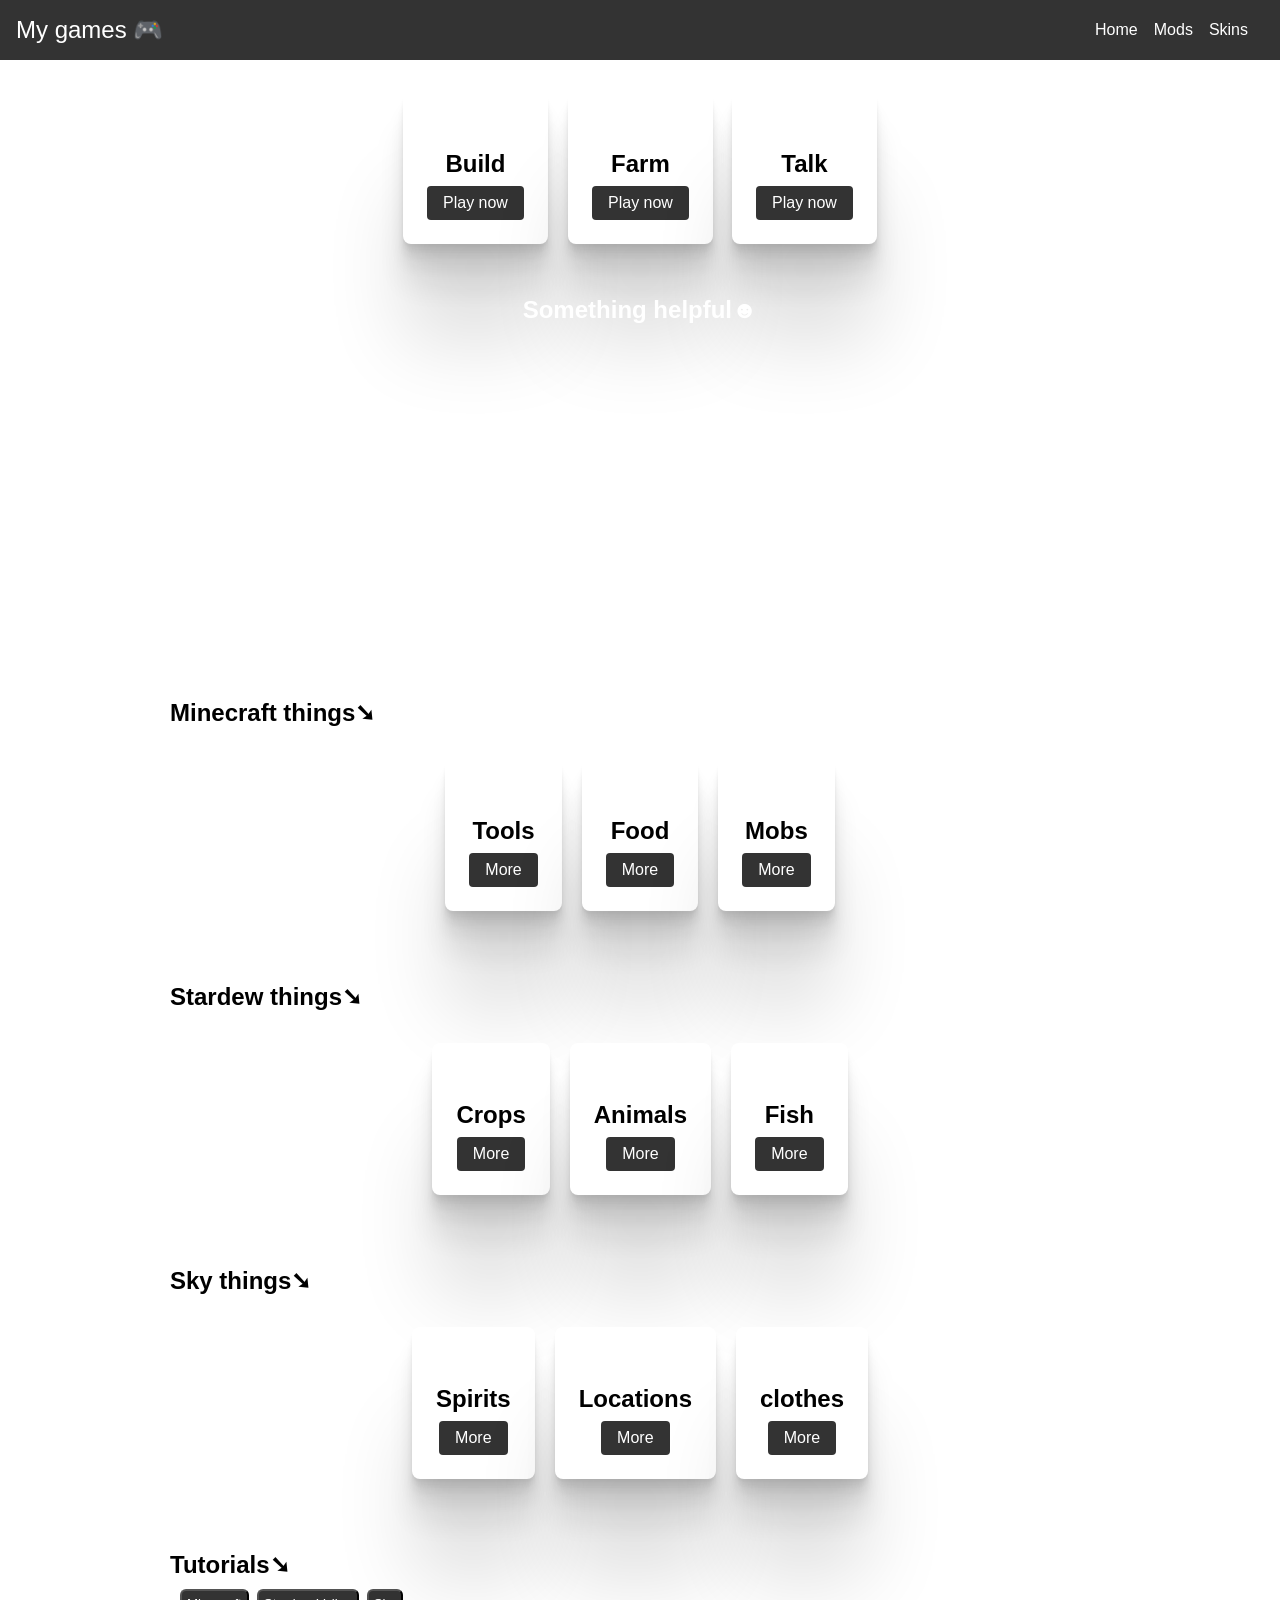
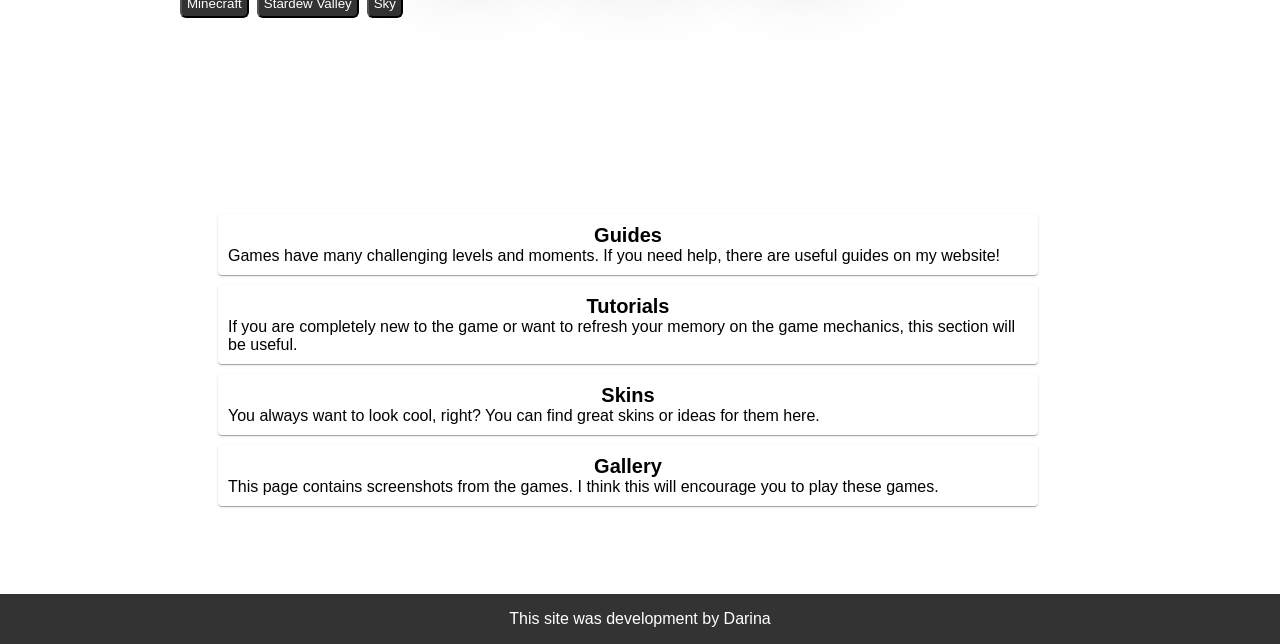
==== index.html @ bf015cac "Додали базові файли." ====
<!DOCTYPE html>
<html lang="en">

<head>
  <meta charset="UTF-8">
  <link rel="stylesheet" href="./style.css">
  <meta name="viewport" content="width=device-width, initial-scale=1.0">
  <title>My games</title>
  <link href="https://unpkg.com/aos@2.3.1/dist/aos.css" rel="stylesheet">
</head>

<body>

  <header class="header">
    <nav>
      <div class="logo slide-right">My games 🎮</div>
    </nav>

    <ul class="menu , slide-left">
      <li class="menu-item">
        <a class="menu-link" href="index.html">Home</a>
      </li>
      <li>
        <a href="mods/mods.html">Mods</a>
      </li>
      <li>
        <a href="./skins/skins.html">Skins</a>
      <li>
        <!-- <li>
        <a href="contacts.html">Contacts</a>
      </li> -->
    </ul>
  </header>


  <main id="main">

    <section class="game-card scale-up-hor-center">

      <img src="https://upload.wikimedia.org/wikipedia/ru/f/f4/Minecraft_Cover_Art.png" alt="">
      <h2>Build</h2>
      <a target="_blank" href="https://www.minecraft.net/ru-ru" class="play-button scale-up-center">Play now</a>

    </section>
    <section class="game-card  scale-up-hor-center">

      <img src="https://upload.wikimedia.org/wikipedia/en/f/fd/Logo_of_Stardew_Valley.png" alt="">
      <h2>Farm</h2>
      <a target="_blank" href="https://www.stardewvalley.net/" class="play-button scale-up-center">Play now</a>

    </section>
    <section class="game-card scale-up-hor-center">

      <img
        src="https://m.media-amazon.com/images/M/MV5BNGFlMTE4NjItMWEwNi00Yzk5LWE4MDQtMjZhZTAyNzdjMjUzXkEyXkFqcGc@._V1_FMjpg_UX1000_.jpg"
        alt="">
      <h2>Talk</h2>
      <a target="_blank" href="https://www.thatskygame.com/" class="play-button scale-up-center">Play now</a>

    </section>
  </main>


  <section class="something">
    <div class="container" data-aos="zoom-out-up">
      <h2 class="title-video">Something helpful&#9787;</h2>

      <iframe class="video-top" width="560" height="315"
        src="https://www.youtube.com/embed/iDojjaHBq7I?si=FoSBmuH0vuTK_WvV" title="YouTube video player" frameborder="0"
        allow="accelerometer; autoplay; clipboard-write; encrypted-media; gyroscope; picture-in-picture; web-share"
        referrerpolicy="strict-origin-when-cross-origin" allowfullscreen></iframe>

    </div>
  </section>


  <section>
    <div class="container">
      <h2>Minecraft things&#10136;</h2>

      <section class="minecraft_things">

        <section class="game-card" data-aos="fade-up">

          <img src="https://art.pixilart.com/aa1a51e294.png" alt="">
          <h2>Tools</h2>
          <a target="_blank" href="https://minecraft.tools/en/" class="play-button">More</a>

        </section>
        <section class="game-card" data-aos="fade-up">

          <img src="https://i.redd.it/azodoxkxlfta1.jpg" alt="">
          <h2>Food</h2>
          <a target="_blank" href="https://minecraft.wiki/w/Food" class="play-button">More</a>

        </section>
        <section class="game-card" data-aos="fade-up">

          <img
            src="https://i.redd.it/fun-fact-there-is-a-very-satisfying-number-of-mobs-in-the-3-v0-wlip8leny2je1.png?width=1920&format=png&auto=webp&s=a9df8ee0260b6e058f55adc39e896502bb6a7a45"
            alt="">
          <h2>Mobs</h2>
          <a target="_blank" href="https://minecraft.wiki/w/Mob" class="play-button">More</a>

        </section>

      </section>



    </div>
  </section>

  <!-- 
  <div class="container"> 
  <section class="stardew_things">
    <h2>Stardew things</h2>
      <section class="game-card">
      <img src="https://art.pixilart.com/aa1a51e294.png" alt="">
                <h2>Tools</h2>
                <a href="https://minecraft.fandom.com/wiki/Tool" class="play-button">More</a>
      </section>
    
      <section>
      <section class="game-card">
      <img src="https://art.pixilart.com/aa1a51e294.png" alt="">
                <h2>Tools</h2>
                <a href="https://minecraft.fandom.com/wiki/Tool" class="play-button">More</a>
      </section>

        <section>
      <section class="game-card">
      <img src="https://art.pixilart.com/aa1a51e294.png" alt="">
                <h2>Tools</h2>
                <a href="https://minecraft.fandom.com/wiki/Tool" class="play-button">More</a>
      </section>
          
        </div>
  </section> -->





  <section class="stardew-container">
    <div class="container">
      <h2>Stardew things&#10136;</h2>

      <section class="stardew_things">

        <section class="game-card" data-aos="fade-up">

          <img src="https://i.pinimg.com/736x/02/e3/68/02e3684dbe8afc9359bdf751d0bbb67a.jpg" alt="">
          <h2>Crops</h2>
          <a target="_blank" href="https://stardewvalleywiki.com/Crops" class="play-button">More</a>

        </section>
        <section class="game-card" data-aos="fade-up">

          <img src="https://i.pinimg.com/736x/2f/59/0b/2f590b284926a9918fed3940d19c1a82.jpg" alt="">
          <h2>Animals</h2>
          <a target="_blank" href="https://stardewvalleywiki.com/Animals" class="play-button">More</a>

        </section>
        <section class="game-card" data-aos="fade-up">

          <img src="https://i.pinimg.com/1200x/57/94/38/579438800728e7db9e53a1c39fbd0f7f.jpg" alt="">
          <h2>Fish</h2>
          <a target="_blank" href="https://stardewvalleywiki.com/Fish" class="play-button">More</a>

        </section>

      </section>





    </div>
  </section>


  <section class="sky-container">
    <div class="container">
      <h2>Sky things&#10136;</h2>

      <section class="sky_things">




        <section class="game-card" data-aos="fade-up">

          <img src="https://i.pinimg.com/736x/a9/3b/87/a93b876dca0ddedf7cf5f63d42558d1e.jpg" alt="">
          <h2>Spirits</h2>
          <a target="_blank" href="https://sky-planner.com/spirits" class="play-button">More</a>

        </section>
        <section class="game-card" data-aos="fade-up">

          <img src="https://i.pinimg.com/1200x/8b/55/02/8b5502b6ef67c489f796fd8fab70b859.jpg" alt="">
          <h2>Locations</h2>
          <a target="_blank" href="https://sky-children-of-the-light.fandom.com/wiki/World_Maps"
            class="play-button">More</a>

        </section>
        <section class="game-card" data-aos="fade-up">

          <img src="https://i.pinimg.com/736x/39/02/b2/3902b22dfa3b035cab17e21c3437f369.jpg" alt="">
          <h2>clothes</h2>
          <a target="_blank" href="https://sky-planner.com/outfit-request/request" class="play-button">More</a>

        </section>

      </section>


    </div>
  </section>
  <section class="tutorials-container">
    <div class="container">

      <h2>Tutorials&#10136;</h2>

      <!-- <section class="1tutorials"> -->

      <div class="tabs">
        <div class="controls">
          <button data-id="pane-1" class="btn-pane">Minecraft</button>
          <button data-id="pane-2" class="btn-pane">Stardew Valley</button>
          <button data-id="pane-3" class="btn-pane">Sky</button>
        </div>

        <div id="pane-1" class="pane is-active" data-aos="fade-up"
     data-aos-duration="400">
          <img src="https://1000logos.net/wp-content/uploads/2018/10/Minecraft-Logo-2013.png" class="logo-img-pane"
            width="400" alt="">
          <p><b>1</b> - Minecraft is a survival game where you collect resources, craft tools, build, and explore the
            world. Start by punching a tree to get wood, then craft a crafting table and basic tools. Mine stone,
            coal, and iron to upgrade your equipment. Build a house before night to stay safe from monsters. As you
            progress, find diamonds, visit the Nether to collect Blaze Rods, and gather Ender Pearls. Finally, locate
            the Stronghold, enter the End, and defeat the Ender Dragon to complete the game.</p>
        </div>

        <div id="pane-2" class="pane">
          <img src="https://upload.wikimedia.org/wikipedia/uk/f/fd/Logo_of_Stardew_Valley.png" class="logo-img-pane"
            width="400" alt="">
          <p><b>2</b> - Stardew Valley is a farming simulation game.
            Start by planting the parsnip seeds you were given, wait for them to grow while watering them regularly,
            and then sell them. Use the money you earn to buy more seeds!Earn more money and expand your farm.
            If you get bored, you can head down into the mine with a pickaxe and a sword,
            or make friends with the villagers by giving them various gifts. </p>
        </div>

        <div id="pane-3" class="pane">
          <img src="https://cdn2.steamgriddb.com/logo_thumb/1997d0ed2cbeea801c20661d78f5d717.png" width="200" alt="">
          <p><b>3</b> - Sky: Children of Light is a fairly simple but relaxing game. First,
            you'll learn about the game's story through the tutorial, and then you'll be free to meet other players
            and explore the world. Earn candles and use them to buy accessories from the spirits to upgrade your
            character.</p>
        </div>
      </div>
  </section>
  </div>
  </section>

  <section class="advantages">
    <div class="container" data-aos="fade-up"
     data-aos-duration="400">
      <ul class="card-set">
        <a class="item element-link" href="./guides/guides.html">

          <h2 class="card-item">Guides</h2>
          <p>Games have many challenging levels and moments. If you need help, there are useful guides on my website!
          </p>
        </a>

        <a class="item element-link" href="./tutorials/tutorials.html">
          <h2 class="card-item">Tutorials</h2>

          <p>If you are completely new to the game or want to refresh your memory on the game mechanics, this section
            will be useful.</p>

        </a>

        <a class="item element-link" href="./skins/skins.html">
          <h2 class="card-item">Skins</h2>
          <p>You always want to look cool, right? You can find great skins or ideas for them here.</p>
        </a>

        <a class="item element-link" href="./gallery.html">
          <h2 class="card-item">Gallery</h2>

          <p>This page contains screenshots from the games. I think this will encourage you to play these games. </p>

        </a>
      </ul>
    </div>
  </section>

  <button class="chat-button slide-fwd-left"></button>


  <footer id="footer">
    <p>
      This site was development by Darina
    </p>
  </footer>






  <script src="./script.js"></script>

  <!-- Підключення бібліотеки анімацій під час скролу -->
  <script src="https://unpkg.com/aos@2.3.1/dist/aos.js"></script>
  <script>
    AOS.init();
  </script>

</body>

</html>
---- style.css ----
* {
  margin: 0;
  padding: 0;
  box-sizing: border-box;
  font-family: Arial, sans-serif;
}

body {
  display: flex;
  flex-direction: column;
  min-height: 100vh;
}

header {
  background-color: #333;
  color: #fff;
  padding: 1rem;
}

.header {
  display: flex;
  justify-content: space-between;
}

nav {
  display: flex;
  justify-content: space-between;
  align-items: center;
}

.logo {
  font-size: 1.5rem;
}

.menu {
  list-style: none;
  display: flex;
  gap: 1rem;
  align-self: center;

}

.menu a {
  color: #fff;
  text-decoration: none;
  transition: color 0.3s;
}

.menu a:hover {
  color: #f0a500;
}

main {
  flex: 1;
  display: flex;
  justify-content: center;
  align-items: center;
  padding: 2rem;
  /* background-color: #f9f9f9; */
  gap: 20px;
  background-image: url(https://wallpapers.com/images/hd/gamer-girl-aesthetic-desk-setup-m2iizd2j9701eybg.jpg);
  background-size: cover;
}

.game-card {
  background-color: #fff;
  border-radius: 8px;
  box-shadow: 0 4px 8px rgba(0, 0, 0, 0.1);
  text-align: center;
  padding: 1.5rem;
  max-width: 300px;
  box-shadow: 0 2.8px 2.2px rgba(0, 0, 0, 0.034),
    0 6.7px 5.3px rgba(0, 0, 0, 0.048), 0 12.5px 10px rgba(0, 0, 0, 0.06),
    0 22.3px 17.9px rgba(0, 0, 0, 0.072), 0 41.8px 33.4px rgba(0, 0, 0, 0.086),
    0 100px 80px rgba(0, 0, 0, 0.12);
}

.game-card img {
  width: 100%;
  border-radius: 8px;
  box-shadow: 0 2.8px 2.2px rgba(0, 0, 0, 0.034),
    0 6.7px 5.3px rgba(0, 0, 0, 0.048), 0 12.5px 10px rgba(0, 0, 0, 0.06),
    0 22.3px 17.9px rgba(0, 0, 0, 0.072), 0 41.8px 33.4px rgba(0, 0, 0, 0.086),
    0 100px 80px rgba(0, 0, 0, 0.12);
}

.game-card h2 {
  margin: 1rem 0 0.5rem;
  font-size: 1.5rem;

}

.game-card p {
  color: #555;
  font-size: 0.9rem;
  margin-bottom: 1rem;
}

.play-button {
  display: inline-block;
  background-color: #333;
  color: #fff;
  padding: 0.5rem 1rem;
  border-radius: 4px;
  text-decoration: none;
  transition: background-color 0.3s;
}

.play-button:hover {
  background-color: #f0a500;
}

footer {
  background-color: #333;
  color: #fff;
  text-align: center;
  padding: 1rem;
}

.container {
  width: 940px;
  /* outline: 2px solid red; */
  margin: 20px auto;

}

.title-video {
  margin-bottom: 20px;
  text-align: center;
  color: white
}

.video-top {
  margin: 0 auto;
  width: 600px;
  display: block;
  border-radius: 30px;
}

.something {
  background-image: url(https://wallpapershome.com/images/pages/pic_h/12590.jpg);
  background-size: cover;
}

.minecraft_things {
  flex: 1;
  display: flex;
  justify-content: center;
  align-items: center;
  padding: 2rem;
  /* background-color: #f9f9f9; */
  gap: 20px;
  background-image: url(https://4kwallpapers.com/images/wallpapers/minecraft-game-3840x2160-16737.jpg);
  background-size: cover;
  border-radius: 8px
}

.stardew_things {
  flex: 1;
  display: flex;
  justify-content: center;
  align-items: center;
  padding: 2rem;
  /* background-color: #f9f9f9; */
  gap: 20px;
  background-image: url(https://images3.alphacoders.com/126/thumb-1920-1269904.png);
  background-size: cover;
  border-radius: 8px
}

.sky_things {
  flex: 1;
  display: flex;
  justify-content: center;
  align-items: center;
  padding: 2rem;
  /* background-color: #f9f9f9; */
  gap: 20px;
  background-image: url(https://encrypted-tbn0.gstatic.com/images?q=tbn:ANd9GcSdAXW_jx9TOhCeap35rrhKFN1gEvX4v6S1Dk2berv5bFDAHU3JF0t2Uas&s=10);
  background-size: cover;
  border-radius: 8px
}

.tabs {
  background-image: url(https://wallpapercave.com/wp/wp9556135.jpg);
  padding: 10px;
  border-radius: 8px;
  background-size: cover;
}

.card-set {
  display: flex;
  /* Make a flex container multiline */
  flex-wrap: wrap;
  /* Set gap between rows and columns */
  gap: 10px;
  padding: 0;
  list-style: none;
}

.item {
  /*  Set the width of the elements  */
  flex-basis: calc((100% - 20px) / 3);

  padding: 10px;
  background-color: #fff;
  border-radius: 4px;
  box-shadow: 0px 2px 1px -1px rgba(0, 0, 0, 0.2),
    0px 1px 1px 0px rgba(0, 0, 0, 0.14), 0px 1px 3px 0px rgba(0, 0, 0, 0.12);
}

.item h2 {
  margin-top: 0;
  font-size: 20px;
}

.item p {
  margin: 0;
}

.advantages {
  flex: 1;
  display: flex;
  justify-content: center;
  align-items: center;
  padding: 3rem;
  /* background-color: #f9f9f9; */
  gap: 20px;
  background-image: url(https://media.istockphoto.com/id/1215875509/ru/%D0%B2%D0%B5%D0%BA%D1%82%D0%BE%D1%80%D0%BD%D0%B0%D1%8F/%D0%BF%D0%B5%D0%B9%D0%B7%D0%B0%D0%B6-%D0%BF%D0%B8%D0%BA%D1%81%D0%B5%D0%BB%D1%8C-%D0%B8%D1%81%D0%BA%D1%83%D1%81%D1%81%D1%82%D0%B2%D0%B0-%D1%81%D1%82%D0%B8%D0%BB%D1%8C-%D0%B3%D0%BE%D0%BB%D1%83%D0%B1%D0%BE%D0%B5-%D0%BD%D0%B5%D0%B1%D0%BE-%D0%B1%D0%B5%D0%BB%D1%8B%D0%B5-%D0%BE%D0%B1%D0%BB%D0%B0%D0%BA%D0%B0.jpg?s=612x612&w=0&k=20&c=mQRX7gRRoY5BOaEBb9qMGUfGq5mkb9TACGNhYAhvWBw=);
  background-size: cover;
  border-radius: 9px;
  margin: 0 auto;
  width: 940px;
  border-radius: 20px;
  margin-bottom: 20px;
  text-align: top;
  color: black;
  justify-content: center;
  align-items: center;

}

.card-item {
  justify-content: center;
  align-items: center;
  text-align: center;
  border-radius: 20px;
  width: 800px;

}

.video-iframe {
  width: 50px
}

.minecraft-guide-card {
  display: flex;
  flex-wrap: wrap;
  justify-content: center;
  gap: 20px;

  padding: 2rem;
  background-image: url(https://wallpapercave.com/wp/wp14014986.webp);
  background-size: cover;
}

.stardew-guide-card {
  display: flex;
  flex-wrap: wrap;
  justify-content: center;
  gap: 20px;

  padding: 2rem;
  background-image: url(https://images.wallpapersden.com/image/download/stardew-valley_a2lna2qUmZqaraWkpJRmbmdlrWZlbWU.jpg);
  background-size: cover;
}

.sky-guide-card {
  display: flex;
  flex-wrap: wrap;
  justify-content: center;
  gap: 20px;

  padding: 2rem;
  background-image: url(https://mpratamasky.eu5.org/static/uploads/68138e6e6e9ed_ss_e5459e53de1e3230745804fcf359243ad522488d.1920x1080.jpg);
  background-size: cover;
}

.video-card {
  flex: 0 0 calc((100% - 60px) / 4);
  max-width: 350px !important;
}

.pane {
  display: none;
  margin-top: 8px;
  color: white;

}

.pane.is-active {
  display: block;
}

.controls {
  display: flex;
  gap: 8px;
}

.btn-pane {
  background-color: #333;
  color: white;
  padding: 5px;
  border-radius: 6px;
}

.btn-pane:hover {
  background-color: #1a1a1a;
  cursor: pointer;
}

.guides {
  flex: 1;
  display: flex;
  justify-content: center;
  align-items: center;
  padding: 2rem;
  /* background-color: #f9f9f9; */
  gap: 20px;
  background-image: url(https://wallpapercave.com/wp/wp9745622.jpg);
  background-size: cover;
  border-radius: 8px
}

.element-link {
  color: black;
  text-decoration: none;
}

.element-link:hover {
  background-color: #6698c2;
}

.tutorials {
  flex: 1;
  display: flex;
  justify-content: center;
  align-items: center;
  padding: 2rem;
  /* background-color: #f9f9f9; */
  gap: 20px;
  background-image: url(https://wallpaperaccess.com/full/837256.jpg);
  background-size: cover;
  border-radius: 8px
}

.chat-button {
  position: fixed;
  right: 30px;
  bottom: 30px;

  display: inline-block;
  width: 64px;
  height: 64px;

  margin: 0;
  padding: 0;
  border: none;
  background-color: transparent;

  background-image: url("https://cdn-icons-png.flaticon.com/512/1653/1653630.png");
  background-size: contain;

  cursor: pointer;
}




/* Gallery */


.container-minecraft {
  min-height: 80vh;
  position: relative;
  width: 1000px;
  margin: 0 auto;
  background-image: url(https://m.media-amazon.com/images/I/61zWCnrjCWL._AC_UF894,1000_QL80_.jpg);
  background-size: cover;
}

.box-minecraft {
  position: absolute;
  height: 200px;
  width: 350px;

  display: flex;
  justify-content: center;
  align-items: center;
  border-radius: 6px;
  /* font-size: 64px;
  color: #fff; */

  box-shadow: 0px 2px 1px -1px rgba(0, 0, 0, 0.2),
    0px 1px 1px 0px rgba(0, 0, 0, 0.14), 0px 1px 3px 0px rgba(0, 0, 0, 0.12);
}

.box-minecraft:nth-child(1) {
  top: 60px;
  left: 130px;
  background-image: url(https://cdn.geekwire.com/wp-content/uploads/2015/07/Minecraft_Win10_Beta_-10.png);
  background-size: cover;
  z-index: 2;
}

.box-minecraft:nth-child(2) {
  top: 60px;
  left: 530px;
  background-color: #ef233c;
  background-image: url(https://www.minecraft.net/content/dam/minecraftnet/archive/4da5ff0255092969c073274e0430e52d-6.png);
  background-size: cover;
  z-index: 2;
}

.box-minecraft:nth-child(3) {
  top: 300px;
  left: 520px;
  background-color: #ffd07b;
  background-image: url(https://cdn.britannica.com/62/200262-050-AFE1BDFF/Players-Minecraft-worlds-way-blocks-roaming-characters.jpg);
  background-size: cover;
  z-index: 1;
}

.box-minecraft:nth-child(4) {
  top: 300px;
  left: 120px;
  background-color: #4caf50;
  background-image: url(https://encrypted-tbn0.gstatic.com/images?q=tbn:ANd9GcTBENNIFYQLXD5eBqGWbPODiqkjcj9e9sgyCqUGj3NH_JLDjdAw629TLsY&s=10);
  background-size: cover;
}






.container-stardew {
  min-height: 80vh;
  position: relative;
  width: 1000px;
  margin: 0 auto;
  background-image: url(https://wallpaperaccess.com/full/1547801.jpg);
  background-size: cover;
}

.box-stardew {
  position: absolute;
  height: 200px;
  width: 350px;
  display: flex;
  justify-content: center;
  align-items: center;
  border-radius: 6px;
  /* font-size: 64px;
  color: #fff; */

  box-shadow: 0px 2px 1px -1px rgba(0, 0, 0, 0.2),
    0px 1px 1px 0px rgba(0, 0, 0, 0.14), 0px 1px 3px 0px rgba(0, 0, 0, 0.12);
}

.box-stardew:nth-child(1) {
  top: 60px;
  left: 130px;
  background-image: url(https://wamu.org/wp-content/uploads/2017/04/farm_day_1920x1080_wide-d49994dd6440a8dd9a0f2d5a9e826ffdfdb47959.png);
  background-size: cover;
  z-index: 2;
}

.box-stardew:nth-child(2) {
  top: 60px;
  left: 530px;
  background-color: #ef233c;
  background-image: url(https://static0.polygonimages.com/wordpress/wp-content/uploads/chorus/uploads/chorus_asset/file/9433529/stardew_valley_guide_01.png?w=1600&h=900&fit=crop);
  background-size: cover;
  z-index: 2;
}

.box-stardew:nth-child(3) {
  top: 300px;
  left: 520px;
  background-color: #ffd07b;
  background-image: url(https://platform.theverge.com/wp-content/uploads/sites/2/chorus/uploads/chorus_asset/file/9398563/StardewValley_5.png?quality=90&strip=all&crop=5.78125,0,88.4375,100);
  background-size: cover;
  z-index: 1;
}

.box-stardew:nth-child(4) {
  top: 300px;
  left: 120px;
  background-color: #4caf50;
  background-image: url(https://cdn.mos.cms.futurecdn.net/ujJc3nyRwZ3cdELUNRq3tk.jpg);
  background-size: cover;
}






.container-sky {
  min-height: 70vh;
  position: relative;
  width: 1000px;
  margin: 0 auto;
  background-image: url(https://cdnb.artstation.com/p/assets/images/images/055/328/297/large/manh-lu-runaway-1.jpg?1666694951);
  background-size: cover;
}

.box-sky {
  position: absolute;
  height: 200px;
  width: 350px;
  display: flex;
  justify-content: center;
  align-items: center;
  border-radius: 6px;
  /* font-size: 64px;
  color: #fff; */

  box-shadow: 0px 2px 1px -1px rgba(0, 0, 0, 0.2),
    0px 1px 1px 0px rgba(0, 0, 0, 0.14), 0px 1px 3px 0px rgba(0, 0, 0, 0.12);
}

.box-sky:nth-child(1) {
  top: 60px;
  left: 130px;
  background-image: url(https://preview.redd.it/although-sky-children-of-the-light-runs-not-very-well-with-v0-37xyl3xm4lr41.jpg?auto=webp&s=c599412dc180c775ce467ad7b62cba1c9a8b724a);
  background-size: cover;
  z-index: 2;
}

.box-sky:nth-child(2) {
  top: 60px;
  left: 530px;
  background-color: #ef233c;
  background-image: url(https://encrypted-tbn0.gstatic.com/images?q=tbn:ANd9GcSjY16OrANKWt-jgVOiv2r8F2-OeHcIL-A9QbxFPZKmLpOAvnQ9fZdbAHWQ&s=10);
  background-size: cover;
  z-index: 2;
}

.box-sky:nth-child(3) {
  top: 300px;
  left: 520px;
  background-color: #ffd07b;
  background-image: url(https://encrypted-tbn0.gstatic.com/images?q=tbn:ANd9GcQsGAI57LPThQ8tdJAxL6E1WW4wjXwhi7UcJvb6YIwgwOr5yWj_wVzfW9k&s=10);
  background-size: cover;
  z-index: 1;
}

.box-sky:nth-child(4) {
  top: 300px;
  left: 120px;
  background-color: #4caf50;
  background-image: url(https://encrypted-tbn0.gstatic.com/images?q=tbn:ANd9GcS2O7JLqQ3RoMIkraLKBoEJNZ-9pORRyATNgCq9g34wY70kCtaEUdImDlE&s=10);
  background-size: cover;
}

.gallery-box-title {
  background-color: #fff;
  display: inline-block;
  margin-left: 10px;
  margin-top: 10px;
  padding: 5px;
  border-radius: 10px;

}

.mod-card {
  background-color: #fff;
  border-radius: 8px;
  box-shadow: 0 4px 8px rgba(0, 0, 0, 0.1);
  text-align: center;
  padding: 1.5rem;
  max-width: 300px;
  box-shadow: 0 2.8px 2.2px rgba(0, 0, 0, 0.034),
    0 6.7px 5.3px rgba(0, 0, 0, 0.048), 0 12.5px 10px rgba(0, 0, 0, 0.06),
    0 22.3px 17.9px rgba(0, 0, 0, 0.072), 0 41.8px 33.4px rgba(0, 0, 0, 0.086),
    0 100px 80px rgba(0, 0, 0, 0.12);

  max-width: 300px;
  max-height: 300px;
}

.minecraft-mod-card {
  display: flex;
  flex-wrap: wrap;
  justify-content: center;
  gap: 20px;

  padding: 2rem;
  background-image: url(https://wallpaperaccess.com/full/8436173.jpg);
  background-size: cover;
}

.stardew-mod-card {
  display: flex;
  flex-wrap: wrap;
  justify-content: center;
  gap: 20px;

  padding: 2rem;
  background-image: url(https://c4.wallpaperflare.com/wallpaper/361/395/783/stardew-valley-stars-simple-simple-background-space-hd-wallpaper-preview.jpg);
  background-size: cover;
}






/* Медіазапити / Адаптивна верстка сайту / Мобільна версія */

@media screen and (max-width: 390px) {

  .logo {
    font-size: 14px !important;
  }

  #main {
    flex-direction: column;
  }

  .container {
    width: 320px;
    height: 350px;
  }

  .video-top {
    width: 280px;
    height: 300px;
  }

  .minecraft_things {
    flex-direction: column;
    height: 900px;
  }

  .stardew-container {
    margin-top: 700px;
  }

  .stardew_things {
    flex-direction: column;
  }

  .sky-container {
    margin-top: 900px;
  }

  .sky_things {
    flex-direction: column;
  }

  .tutorials-container {
    margin-top: 800px;
  }

  .tabs {
    width: 315px;
  }

  .logo-img-pane {
    width: 300px;
  }

  .advantages {
    margin-top: 200px;
    width: 315px;
  }

  .element-link {
    width: 300px;
  }

  .container {
    height: 450px;
  }

  .card-item {
    width: 300px;
  }

  .guides {
    flex-direction: column;
  }

  .tutorials {
    flex-direction: column;
  }

  .gallery-box-title {
    font-size: 18px;
  }

  .box-minecraft:nth-child(1) {
    width: 250px;
    height: 160px;
    left: 30px;
  }

  .container-minecraft {
    width: 389px;
    min-height: 125vh;
  }

  .box-minecraft:nth-child(2) {
    left: 115px;
    width: 269px;
    height: 160px;
    top: 232px;
  }

  .box-minecraft:nth-child(3) {
    top: 406px;
    left: 14px;
    width: 260px;
    height: 162px;
  }

  .box-minecraft:nth-child(4) {
    height: 168px;
    width: 305px;
    top: 590px;
    left: 76px;
  }




  .container-stardew {
    width: 389px;
    min-height: 130vh;
  }

  .box-stardew:nth-child(1) {
    width: 265px;
    height: 165px;
    left: 30px;
  }

  .box-stardew:nth-child(2) {
    left: 110px;
    width: 275px;
    height: 165px;
    top: 248px;
  }

  .box-stardew:nth-child(3) {
    top: 430px;
    left: 16px;
    width: 265px;
    height: 170px;
  }

  .box-stardew:nth-child(4) {
    height: 172px;
    width: 312px;
    top: 624px;
    left: 76px;
  }




  .container-sky {
    width: 389px;
    min-height: 135vh;
  }

  .box-sky:nth-child(1) {
    width: 290px;
    height: 144px;
    left: 30px;
  }

  .box-sky:nth-child(2) {
    left: 67px;
    width: 309px;
    height: 156px;
    top: 248px;
  }

  .box-sky:nth-child(3) {
    top: 444px;
    left: 16px;
    width: 311px;
    height: 179px;
  }

  .box-sky:nth-child(4) {
    height: 176px;
    width: 324px;
    top: 662px;
    left: 60px;
  }
}


/* Медіазапити / Адаптивна верстка сайту / Планшетна версія */

@media screen and (min-width: 768px) and (max-width: 1024px) {

  .game-card {
    width: 222px;
  }

  .container {
    width: 785px;
  }

  .element-link {
    width: 700px;
  }

  .advantages {
    width: 760px;
  }

  .card-item {
    width: 727px;
  }

  .guides {
    height: 500px;
  }

  .tutorials {

    height: 500px;
  }

  .container-minecraft {
    width: 753px;
  }

  .container-stardew {
    width: 753px;
  }

  .container-sky {
    width: 753px;
  }

  .box-minecraft:nth-child(1) {
    width: 323px;
    left: 30px;
  }

  .box-minecraft:nth-child(2) {
    left: 385px;
    width: 350px;
  }

  .box-minecraft:nth-child(3) {
    left: 402px;
    width: 340px;
  }

  .box-minecraft:nth-child(4) {
    left: 27px;
    width: 350px;
  }





  .box-stardew:nth-child(1) {
    left: 28px;
    width: 340px;
  }

  .box-stardew:nth-child(2) {
    left: 399px;
    width: 340px;
  }

  .box-stardew:nth-child(3) {
    left: 398px;
    width: 340px;
  }

  .box-stardew:nth-child(4) {
    left: 23px;
  }



  .box-sky:nth-child(1) {
    left: 22px;
  }

  .box-sky:nth-child(2) {
    left: 403px;
    width: 340px;
  }

  .box-sky:nth-child(3) {

    left: 399px;
    width: 346px;
  }

  .box-sky:nth-child(4) {

    left: 23px;
  }






  .game-card {
    width: 334px;
  }
}








/* ANIMATIONS */


.slide-right {
	animation: slide-right 1.5s cubic-bezier(0.250, 0.460, 0.450, 0.940) both;
}

@keyframes slide-right {
  0% {
    transform: translateX(-100px);
  }
  100% {
    transform: translateX(0);
  }
}




.slide-left {
	animation: slide-left 1.5s cubic-bezier(0.250, 0.460, 0.450, 0.940) both;
}

@keyframes slide-left {
  0% {
    transform: translateX(100px);
  }
  100% {
    transform: translateX(0);
  }
}




.scale-up-hor-center {
	animation: scale-up-hor-center 0.4s cubic-bezier(0.390, 0.575, 0.565, 1.000) both;
}

@keyframes scale-up-hor-center {
  0% {
    transform: scaleX(0.1);
  }
  100% {
    transform: scaleX(1);
  }
}



.scale-up-center {
	animation: scale-up-center 0.4s cubic-bezier(0.390, 0.575, 0.565, 1.000) both;
}

@keyframes scale-up-center {
  0% {
    transform: scale(0.1);
  }
  100% {
    transform: scale(1);
  }
}


.slide-fwd-left {
	animation: slide-fwd-left 0.45s cubic-bezier(0.250, 0.460, 0.450, 0.940) both;
}

@keyframes slide-fwd-left {
  0% {
    transform: translateZ(0) translateX(0);
  }
  100% {
    transform: translateZ(0) translateX(-50px);
  }
}
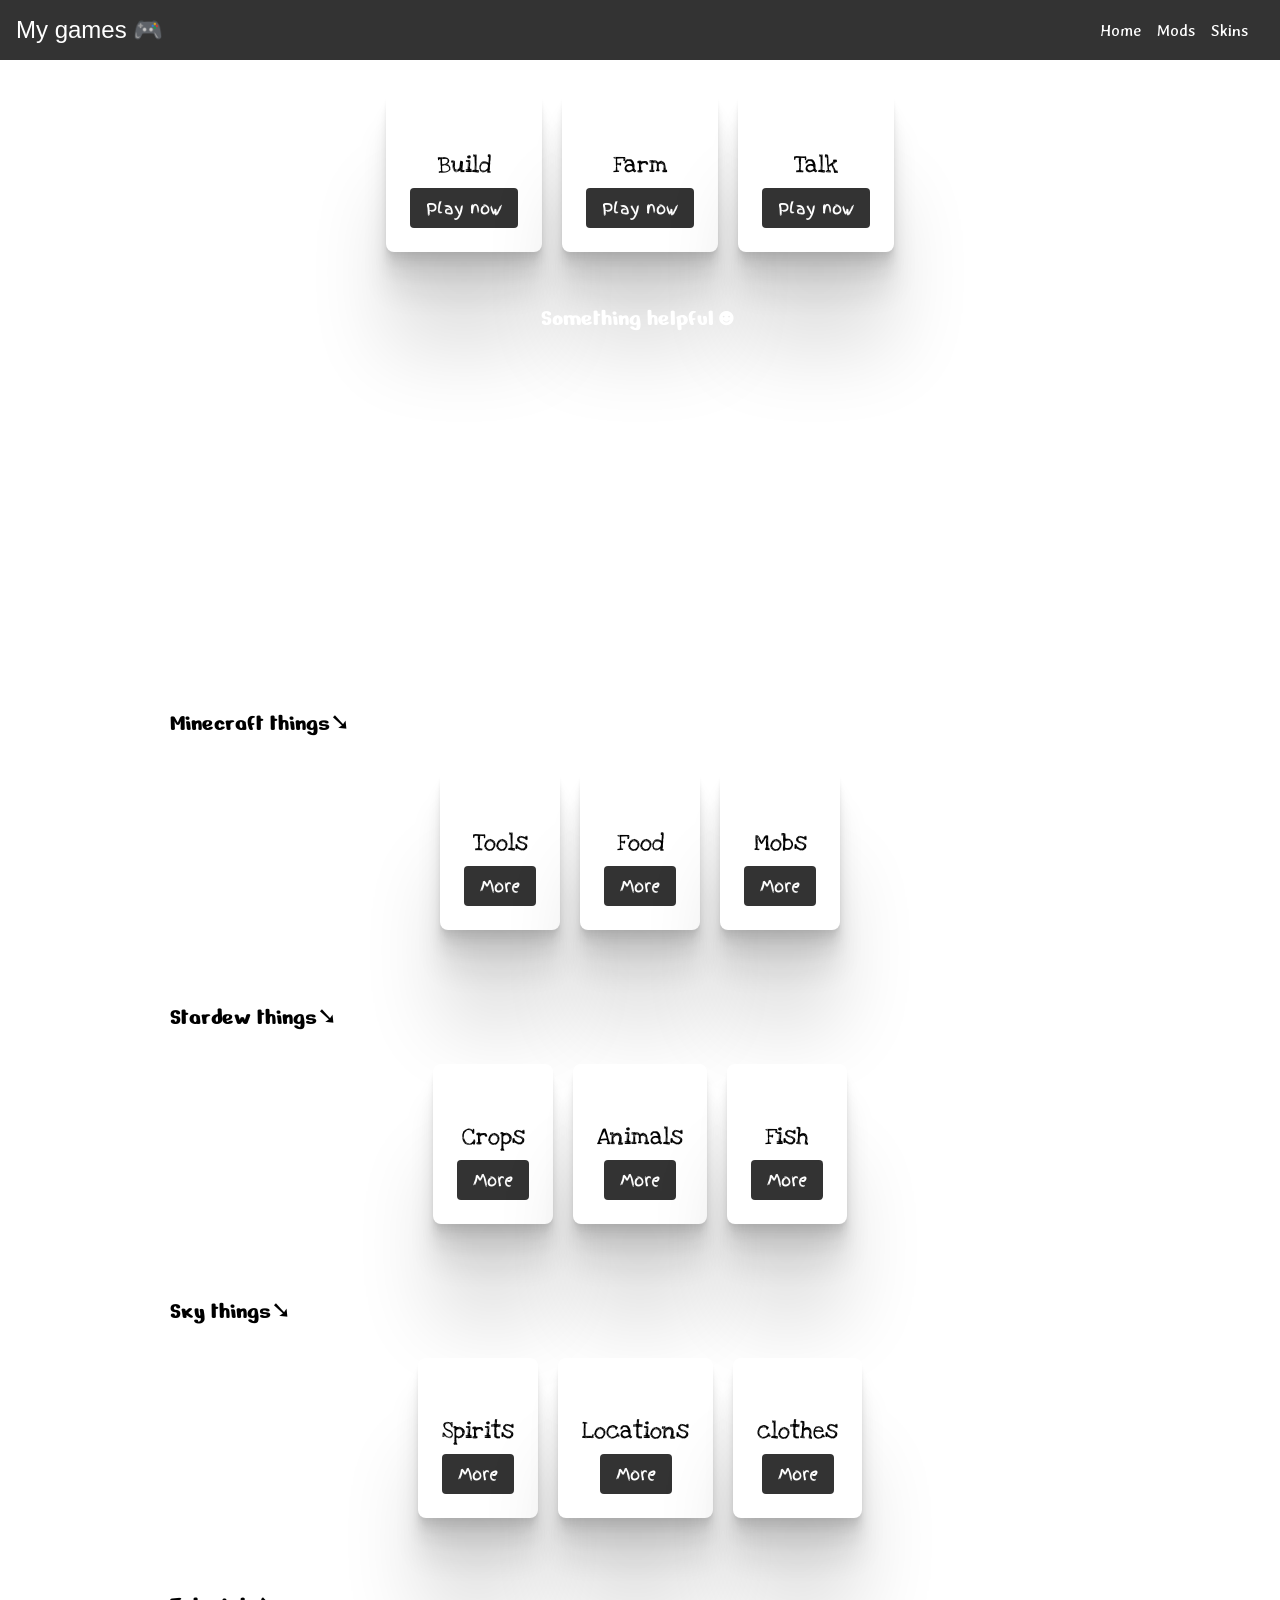
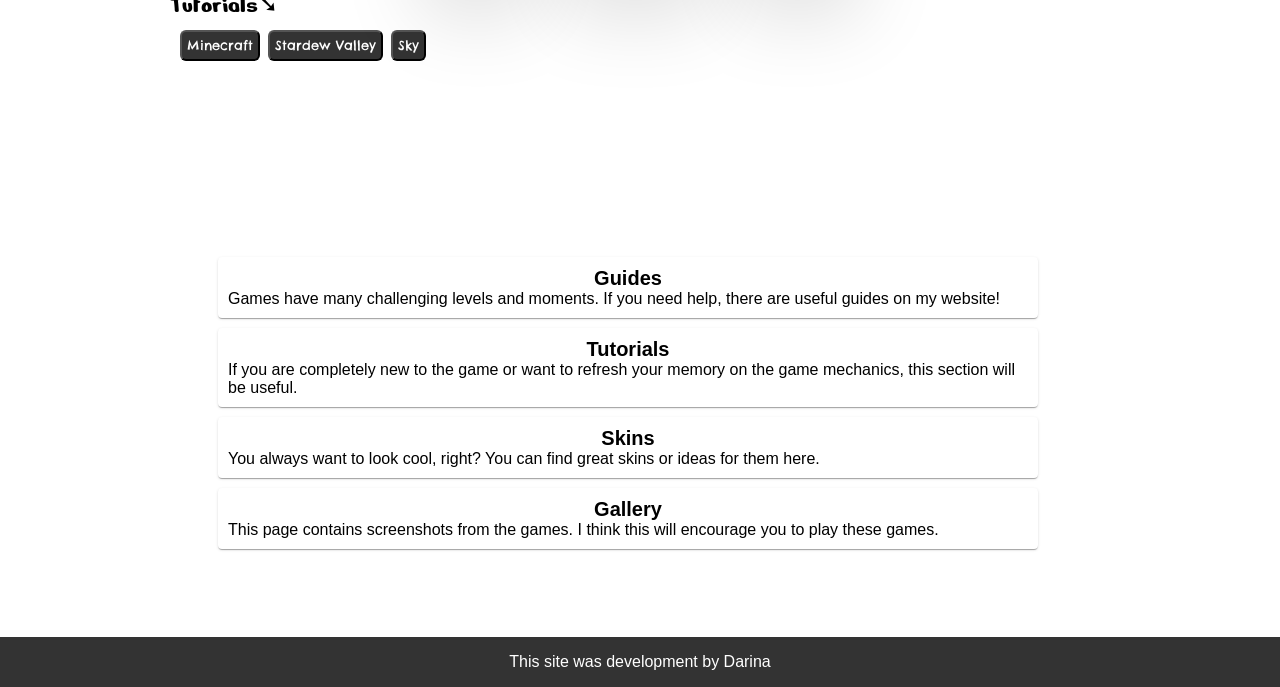
==== commit 224ce3f3: "Add new fonts" ====
--- a/index.html
+++ b/index.html
@@ -7,6 +7,12 @@
   <meta name="viewport" content="width=device-width, initial-scale=1.0">
   <title>My games</title>
   <link href="https://unpkg.com/aos@2.3.1/dist/aos.css" rel="stylesheet">
+  <link rel="icon" type="image/png" href="./fav-icons/favicon-96x96.png" sizes="96x96" />
+<link rel="icon" type="image/svg+xml" href="./fav-icons/favicon.svg" />
+<link rel="shortcut icon" href="./fav-icons/favicon.ico" />
+<link rel="apple-touch-icon" sizes="180x180" href="./fav-icons/apple-touch-icon.png" />
+<meta name="apple-mobile-web-app-title" content="My games" />
+<link rel="manifest" href="./fav-icons/site.webmanifest" />
 </head>
 
 <body>
@@ -21,10 +27,10 @@
         <a class="menu-link" href="index.html">Home</a>
       </li>
       <li>
-        <a href="mods/mods.html">Mods</a>
+        <a class="menu-link" href="mods/mods.html">Mods</a>
       </li>
       <li>
-        <a href="./skins/skins.html">Skins</a>
+        <a class="menu-link" href="./skins/skins.html">Skins</a>
       <li>
         <!-- <li>
         <a href="contacts.html">Contacts</a>
@@ -38,14 +44,14 @@
     <section class="game-card scale-up-hor-center">
 
       <img src="https://upload.wikimedia.org/wikipedia/ru/f/f4/Minecraft_Cover_Art.png" alt="">
-      <h2>Build</h2>
+      <h2 class="game-card-title">Build</h2>
       <a target="_blank" href="https://www.minecraft.net/ru-ru" class="play-button scale-up-center">Play now</a>
 
     </section>
     <section class="game-card  scale-up-hor-center">
 
       <img src="https://upload.wikimedia.org/wikipedia/en/f/fd/Logo_of_Stardew_Valley.png" alt="">
-      <h2>Farm</h2>
+      <h2 class="game-card-title">Farm</h2>
       <a target="_blank" href="https://www.stardewvalley.net/" class="play-button scale-up-center">Play now</a>
 
     </section>
@@ -54,7 +60,7 @@
       <img
         src="https://m.media-amazon.com/images/M/MV5BNGFlMTE4NjItMWEwNi00Yzk5LWE4MDQtMjZhZTAyNzdjMjUzXkEyXkFqcGc@._V1_FMjpg_UX1000_.jpg"
         alt="">
-      <h2>Talk</h2>
+      <h2 class="game-card-title">Talk</h2>
       <a target="_blank" href="https://www.thatskygame.com/" class="play-button scale-up-center">Play now</a>
 
     </section>
@@ -63,7 +69,7 @@
 
   <section class="something">
     <div class="container" data-aos="zoom-out-up">
-      <h2 class="title-video">Something helpful&#9787;</h2>
+      <h2 class="title-video things-font">Something helpful&#9787;</h2>
 
       <iframe class="video-top" width="560" height="315"
         src="https://www.youtube.com/embed/iDojjaHBq7I?si=FoSBmuH0vuTK_WvV" title="YouTube video player" frameborder="0"
@@ -76,21 +82,21 @@
 
   <section>
     <div class="container">
-      <h2>Minecraft things&#10136;</h2>
+      <h2 class="things-font">Minecraft things&#10136;</h2>
 
       <section class="minecraft_things">
 
         <section class="game-card" data-aos="fade-up">
 
           <img src="https://art.pixilart.com/aa1a51e294.png" alt="">
-          <h2>Tools</h2>
+          <h2 class="game-card-title">Tools</h2>
           <a target="_blank" href="https://minecraft.tools/en/" class="play-button">More</a>
 
         </section>
         <section class="game-card" data-aos="fade-up">
 
           <img src="https://i.redd.it/azodoxkxlfta1.jpg" alt="">
-          <h2>Food</h2>
+          <h2 class="game-card-title">Food</h2>
           <a target="_blank" href="https://minecraft.wiki/w/Food" class="play-button">More</a>
 
         </section>
@@ -99,7 +105,7 @@
           <img
             src="https://i.redd.it/fun-fact-there-is-a-very-satisfying-number-of-mobs-in-the-3-v0-wlip8leny2je1.png?width=1920&format=png&auto=webp&s=a9df8ee0260b6e058f55adc39e896502bb6a7a45"
             alt="">
-          <h2>Mobs</h2>
+          <h2 class="game-card-title">Mobs</h2>
           <a target="_blank" href="https://minecraft.wiki/w/Mob" class="play-button">More</a>
 
         </section>
@@ -144,28 +150,28 @@
 
   <section class="stardew-container">
     <div class="container">
-      <h2>Stardew things&#10136;</h2>
+      <h2 class="things-font">Stardew things&#10136;</h2>
 
       <section class="stardew_things">
 
         <section class="game-card" data-aos="fade-up">
 
           <img src="https://i.pinimg.com/736x/02/e3/68/02e3684dbe8afc9359bdf751d0bbb67a.jpg" alt="">
-          <h2>Crops</h2>
+          <h2 class="game-card-title">Crops</h2>
           <a target="_blank" href="https://stardewvalleywiki.com/Crops" class="play-button">More</a>
 
         </section>
         <section class="game-card" data-aos="fade-up">
 
           <img src="https://i.pinimg.com/736x/2f/59/0b/2f590b284926a9918fed3940d19c1a82.jpg" alt="">
-          <h2>Animals</h2>
+          <h2 class="game-card-title">Animals</h2>
           <a target="_blank" href="https://stardewvalleywiki.com/Animals" class="play-button">More</a>
 
         </section>
         <section class="game-card" data-aos="fade-up">
 
           <img src="https://i.pinimg.com/1200x/57/94/38/579438800728e7db9e53a1c39fbd0f7f.jpg" alt="">
-          <h2>Fish</h2>
+          <h2 class="game-card-title">Fish</h2>
           <a target="_blank" href="https://stardewvalleywiki.com/Fish" class="play-button">More</a>
 
         </section>
@@ -182,7 +188,7 @@
 
   <section class="sky-container">
     <div class="container">
-      <h2>Sky things&#10136;</h2>
+      <h2 class="things-font">Sky things&#10136;</h2>
 
       <section class="sky_things">
 
@@ -192,14 +198,14 @@
         <section class="game-card" data-aos="fade-up">
 
           <img src="https://i.pinimg.com/736x/a9/3b/87/a93b876dca0ddedf7cf5f63d42558d1e.jpg" alt="">
-          <h2>Spirits</h2>
+          <h2 class="game-card-title">Spirits</h2>
           <a target="_blank" href="https://sky-planner.com/spirits" class="play-button">More</a>
 
         </section>
         <section class="game-card" data-aos="fade-up">
 
           <img src="https://i.pinimg.com/1200x/8b/55/02/8b5502b6ef67c489f796fd8fab70b859.jpg" alt="">
-          <h2>Locations</h2>
+          <h2 class="game-card-title">Locations</h2>
           <a target="_blank" href="https://sky-children-of-the-light.fandom.com/wiki/World_Maps"
             class="play-button">More</a>
 
@@ -207,7 +213,7 @@
         <section class="game-card" data-aos="fade-up">
 
           <img src="https://i.pinimg.com/736x/39/02/b2/3902b22dfa3b035cab17e21c3437f369.jpg" alt="">
-          <h2>clothes</h2>
+          <h2 class="game-card-title">clothes</h2>
           <a target="_blank" href="https://sky-planner.com/outfit-request/request" class="play-button">More</a>
 
         </section>
@@ -220,7 +226,7 @@
   <section class="tutorials-container">
     <div class="container">
 
-      <h2>Tutorials&#10136;</h2>
+      <h2 class="things-font">Tutorials&#10136;</h2>
 
       <!-- <section class="1tutorials"> -->
 
--- a/style.css
+++ b/style.css
@@ -1,8 +1,23 @@
-* {
+
+
+@import url('https://fonts.googleapis.com/css2?family=Slackey&display=swap');
+
+@import url('https://fonts.googleapis.com/css2?family=Averia+Gruesa+Libre&display=swap');
+
+@import url('https://fonts.googleapis.com/css2?family=Love+Ya+Like+A+Sister&display=swap');
+
+@import url('https://fonts.googleapis.com/css2?family=Finger+Paint&display=swap');
+
+@import url('https://fonts.googleapis.com/css2?family=Nerko+One&display=swap');
+
+@import url('https://fonts.googleapis.com/css2?family=Chelsea+Market&display=swap');
+
+*{
   margin: 0;
   padding: 0;
   box-sizing: border-box;
   font-family: Arial, sans-serif;
+
 }
 
 body {
@@ -30,7 +45,11 @@
 
 .logo {
   font-size: 1.5rem;
-}
+  font-family: "Slackey", sans-serif;
+  font-weight: 400;
+  font-style: normal;
+}
+
 
 .menu {
   list-style: none;
@@ -38,6 +57,11 @@
   gap: 1rem;
   align-self: center;
 
+}
+.menu-link {
+  font-family: "Averia Gruesa Libre", system-ui;
+  font-weight: 400;
+  font-style: normal;
 }
 
 .menu a {
@@ -61,6 +85,21 @@
   background-image: url(https://wallpapers.com/images/hd/gamer-girl-aesthetic-desk-setup-m2iizd2j9701eybg.jpg);
   background-size: cover;
 }
+
+
+.game-card-title {
+font-family: "Love Ya Like A Sister", cursive;
+  font-weight: 400;
+  font-style: normal; 
+}
+
+.things-font{
+  font-family: "Nerko One", cursive;
+  font-weight: 400;
+  font-style: normal;
+
+}
+
 
 .game-card {
   background-color: #fff;
@@ -104,6 +143,9 @@
   border-radius: 4px;
   text-decoration: none;
   transition: background-color 0.3s;
+  font-family: "Finger Paint", sans-serif;
+  font-weight: 400;
+  font-style: normal;
 }
 
 .play-button:hover {
@@ -312,6 +354,9 @@
   color: white;
   padding: 5px;
   border-radius: 6px;
+  font-family: "Chelsea Market", system-ui;
+  font-weight: 400;
+  font-style: normal;
 }
 
 .btn-pane:hover {
@@ -620,7 +665,7 @@
 
 /* Медіазапити / Адаптивна верстка сайту / Мобільна версія */
 
-@media screen and (max-width: 390px) {
+@media screen and (max-width: 420px) {
 
   .logo {
     font-size: 14px !important;
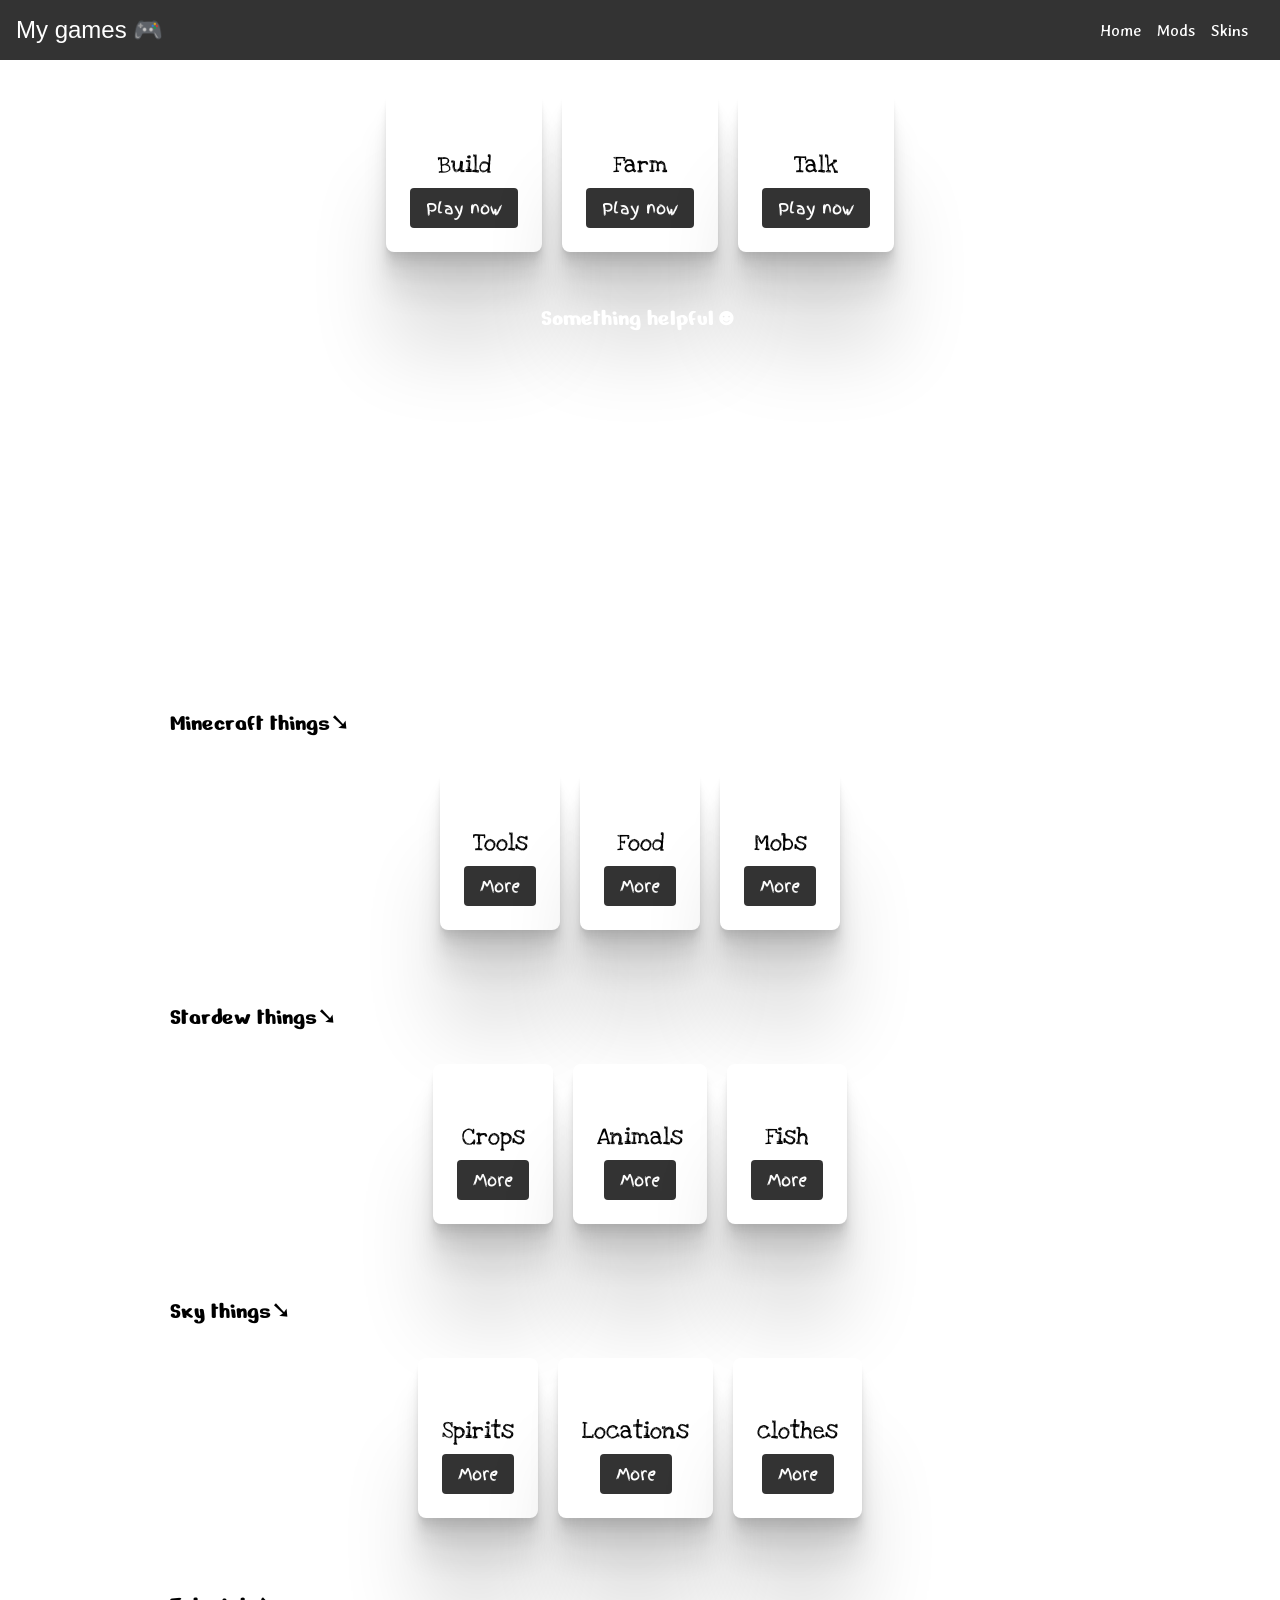
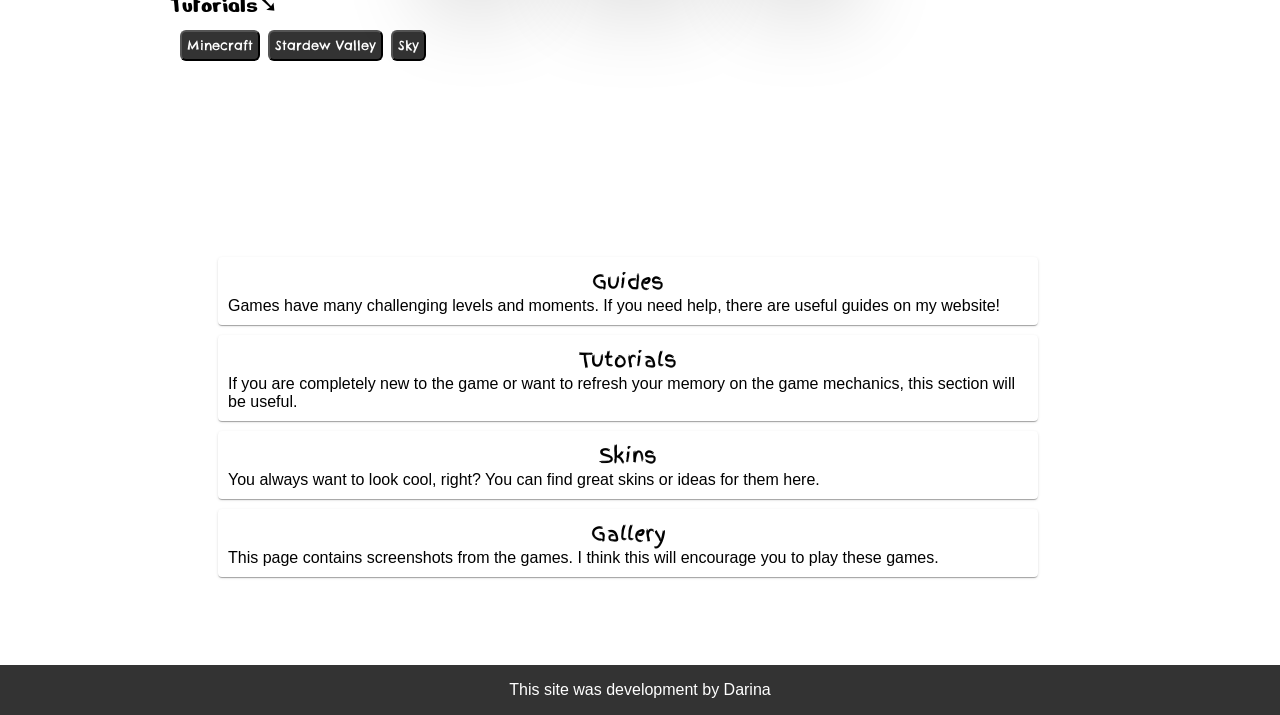
==== commit 74ca6968: "Add more fonts" ====
--- a/index.html
+++ b/index.html
@@ -276,13 +276,13 @@
       <ul class="card-set">
         <a class="item element-link" href="./guides/guides.html">
 
-          <h2 class="card-item">Guides</h2>
+          <h2 class="card-item card-font">Guides</h2>
           <p>Games have many challenging levels and moments. If you need help, there are useful guides on my website!
           </p>
         </a>
 
         <a class="item element-link" href="./tutorials/tutorials.html">
-          <h2 class="card-item">Tutorials</h2>
+          <h2 class="card-item card-font">Tutorials</h2>
 
           <p>If you are completely new to the game or want to refresh your memory on the game mechanics, this section
             will be useful.</p>
@@ -290,12 +290,12 @@
         </a>
 
         <a class="item element-link" href="./skins/skins.html">
-          <h2 class="card-item">Skins</h2>
+          <h2 class="card-item card-font">Skins</h2>
           <p>You always want to look cool, right? You can find great skins or ideas for them here.</p>
         </a>
 
         <a class="item element-link" href="./gallery.html">
-          <h2 class="card-item">Gallery</h2>
+          <h2 class="card-item card-font">Gallery</h2>
 
           <p>This page contains screenshots from the games. I think this will encourage you to play these games. </p>
 
--- a/style.css
+++ b/style.css
@@ -1,5 +1,3 @@
-
-
 @import url('https://fonts.googleapis.com/css2?family=Slackey&display=swap');
 
 @import url('https://fonts.googleapis.com/css2?family=Averia+Gruesa+Libre&display=swap');
@@ -12,7 +10,7 @@
 
 @import url('https://fonts.googleapis.com/css2?family=Chelsea+Market&display=swap');
 
-*{
+* {
   margin: 0;
   padding: 0;
   box-sizing: border-box;
@@ -58,6 +56,7 @@
   align-self: center;
 
 }
+
 .menu-link {
   font-family: "Averia Gruesa Libre", system-ui;
   font-weight: 400;
@@ -88,18 +87,23 @@
 
 
 .game-card-title {
-font-family: "Love Ya Like A Sister", cursive;
+  font-family: "Love Ya Like A Sister", cursive;
   font-weight: 400;
-  font-style: normal; 
-}
-
-.things-font{
+  font-style: normal;
+}
+
+.things-font {
   font-family: "Nerko One", cursive;
   font-weight: 400;
   font-style: normal;
 
 }
 
+.card-font {
+  font-family: "Finger Paint", sans-serif;
+  font-weight: 400;
+  font-style: normal;
+}
 
 .game-card {
   background-color: #fff;
@@ -633,7 +637,7 @@
     0 100px 80px rgba(0, 0, 0, 0.12);
 
   max-width: 300px;
-  max-height: 300px;
+  max-height: 350px;
 }
 
 .minecraft-mod-card {
@@ -982,13 +986,14 @@
 
 
 .slide-right {
-	animation: slide-right 1.5s cubic-bezier(0.250, 0.460, 0.450, 0.940) both;
+  animation: slide-right 1.5s cubic-bezier(0.250, 0.460, 0.450, 0.940) both;
 }
 
 @keyframes slide-right {
   0% {
     transform: translateX(-100px);
   }
+
   100% {
     transform: translateX(0);
   }
@@ -998,13 +1003,14 @@
 
 
 .slide-left {
-	animation: slide-left 1.5s cubic-bezier(0.250, 0.460, 0.450, 0.940) both;
+  animation: slide-left 1.5s cubic-bezier(0.250, 0.460, 0.450, 0.940) both;
 }
 
 @keyframes slide-left {
   0% {
     transform: translateX(100px);
   }
+
   100% {
     transform: translateX(0);
   }
@@ -1014,13 +1020,14 @@
 
 
 .scale-up-hor-center {
-	animation: scale-up-hor-center 0.4s cubic-bezier(0.390, 0.575, 0.565, 1.000) both;
+  animation: scale-up-hor-center 0.4s cubic-bezier(0.390, 0.575, 0.565, 1.000) both;
 }
 
 @keyframes scale-up-hor-center {
   0% {
     transform: scaleX(0.1);
   }
+
   100% {
     transform: scaleX(1);
   }
@@ -1029,13 +1036,14 @@
 
 
 .scale-up-center {
-	animation: scale-up-center 0.4s cubic-bezier(0.390, 0.575, 0.565, 1.000) both;
+  animation: scale-up-center 0.4s cubic-bezier(0.390, 0.575, 0.565, 1.000) both;
 }
 
 @keyframes scale-up-center {
   0% {
     transform: scale(0.1);
   }
+
   100% {
     transform: scale(1);
   }
@@ -1043,20 +1051,15 @@
 
 
 .slide-fwd-left {
-	animation: slide-fwd-left 0.45s cubic-bezier(0.250, 0.460, 0.450, 0.940) both;
+  animation: slide-fwd-left 0.45s cubic-bezier(0.250, 0.460, 0.450, 0.940) both;
 }
 
 @keyframes slide-fwd-left {
   0% {
     transform: translateZ(0) translateX(0);
   }
+
   100% {
     transform: translateZ(0) translateX(-50px);
   }
-}
-
-
-
-
-
-
+}
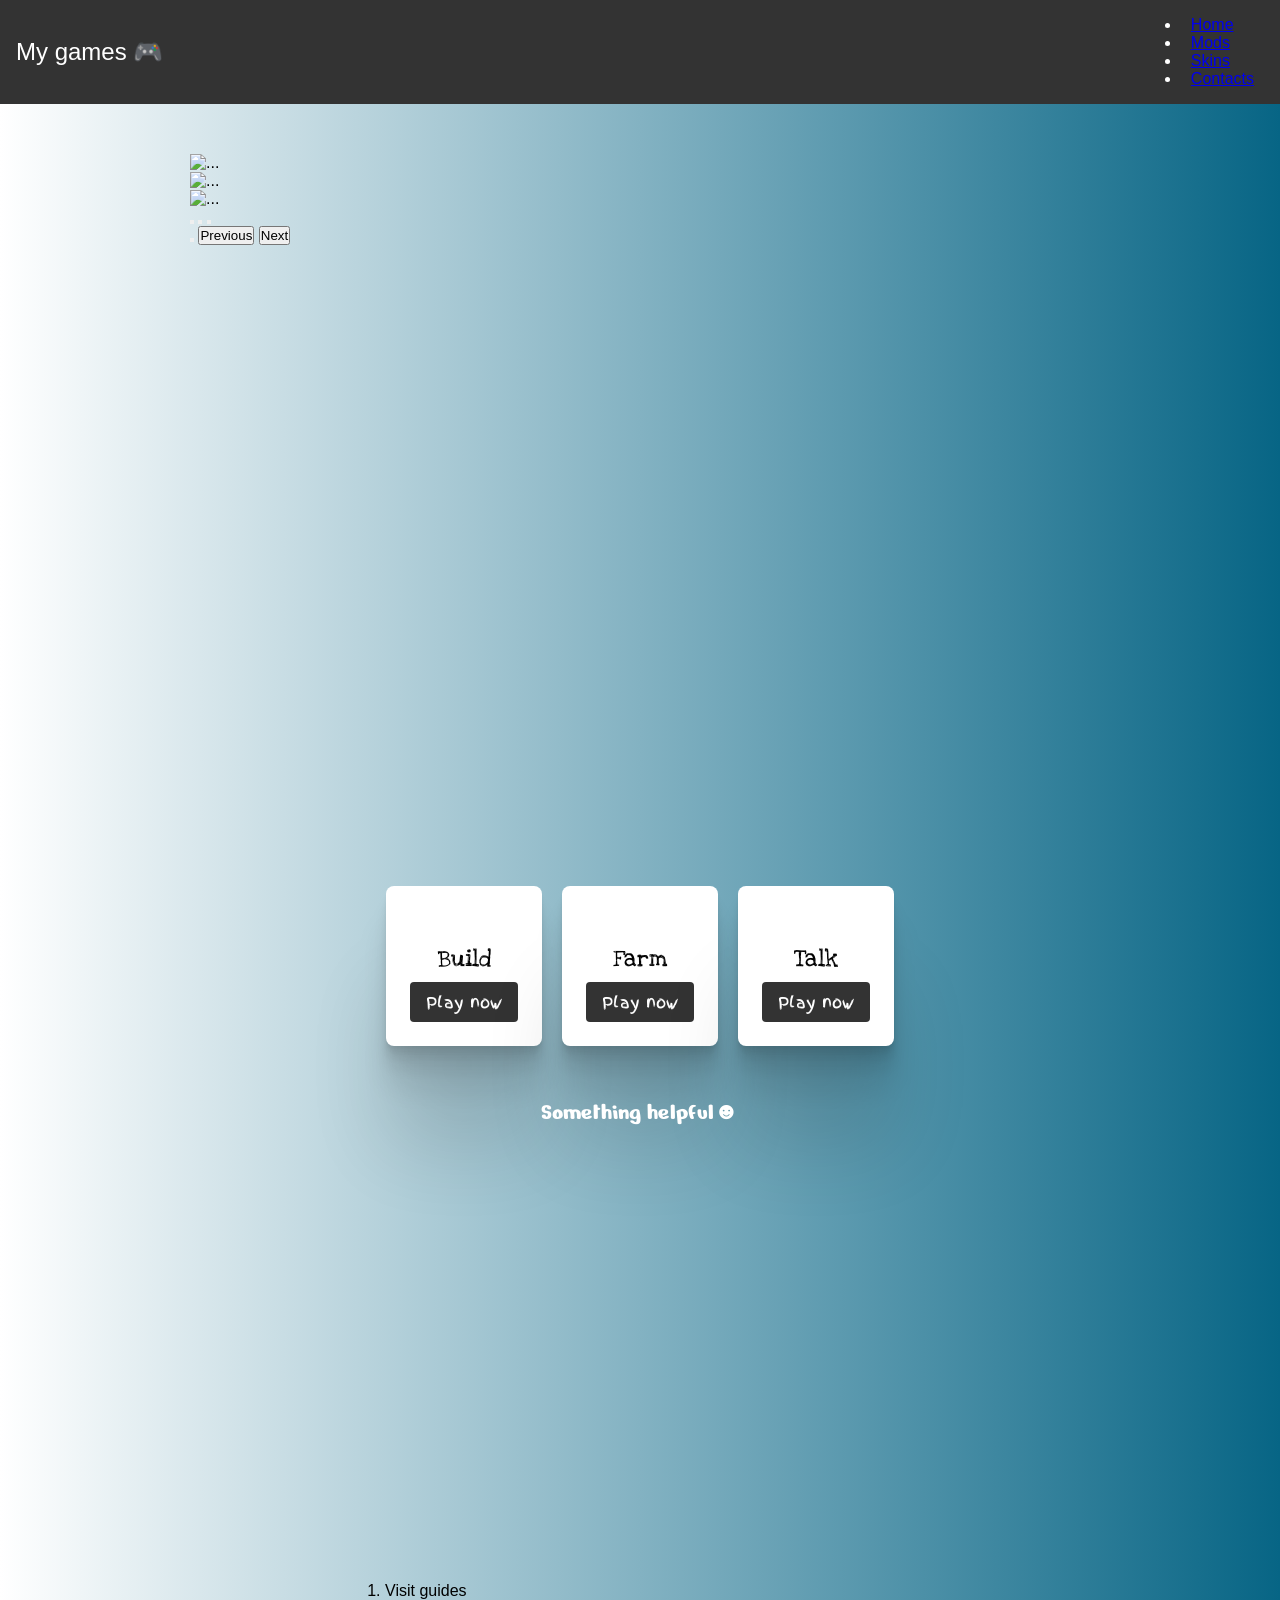
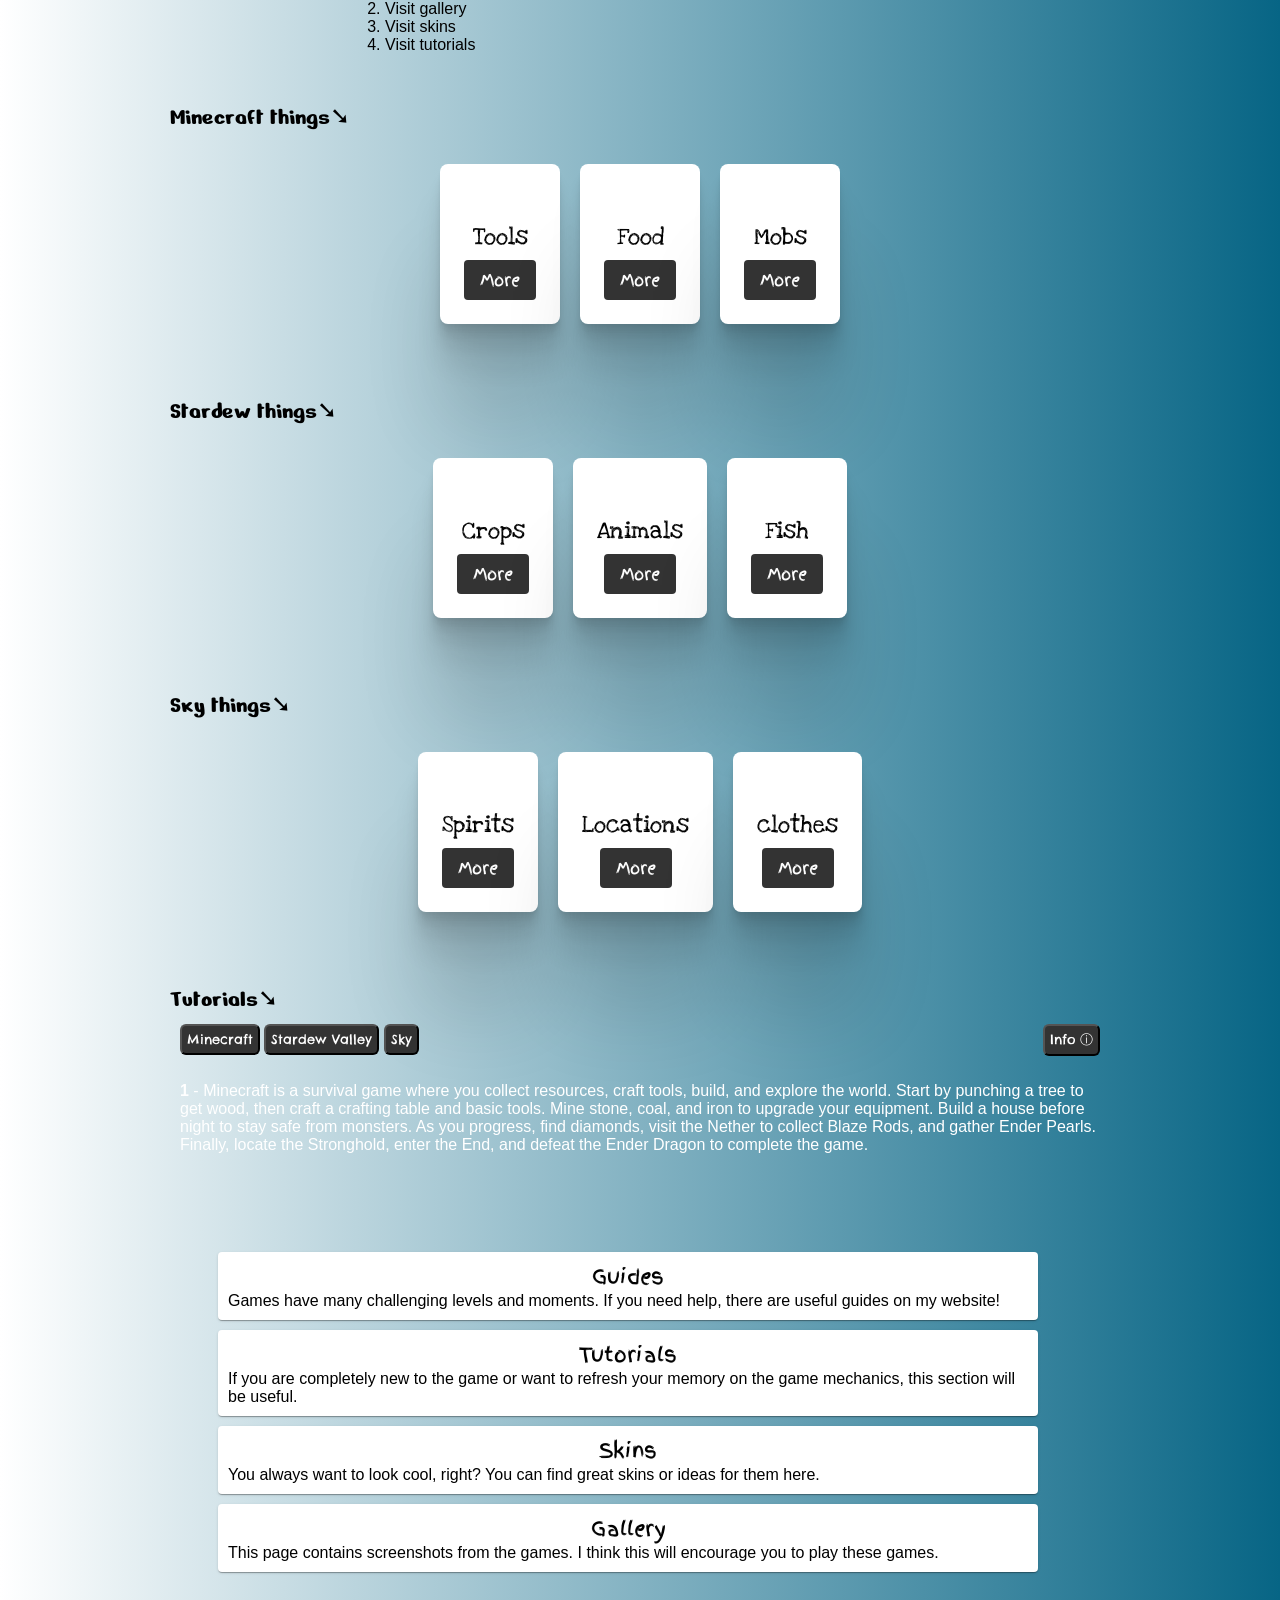
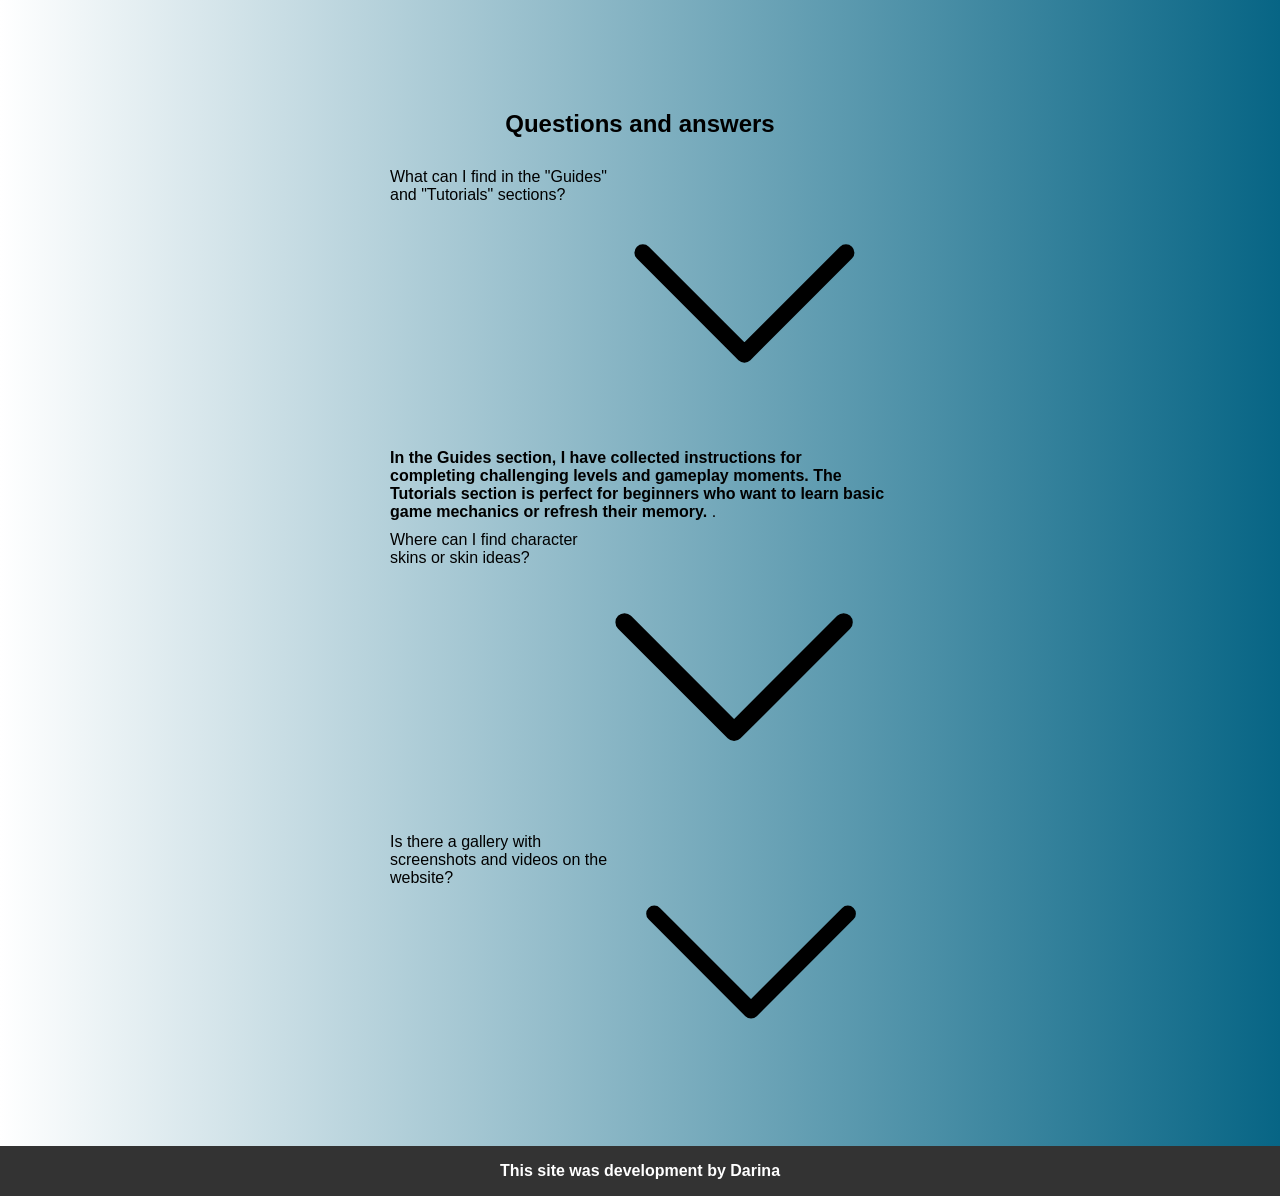
==== commit b3414ba0: "Add new pages" ====
--- a/index.html
+++ b/index.html
@@ -8,11 +8,19 @@
   <title>My games</title>
   <link href="https://unpkg.com/aos@2.3.1/dist/aos.css" rel="stylesheet">
   <link rel="icon" type="image/png" href="./fav-icons/favicon-96x96.png" sizes="96x96" />
-<link rel="icon" type="image/svg+xml" href="./fav-icons/favicon.svg" />
-<link rel="shortcut icon" href="./fav-icons/favicon.ico" />
-<link rel="apple-touch-icon" sizes="180x180" href="./fav-icons/apple-touch-icon.png" />
-<meta name="apple-mobile-web-app-title" content="My games" />
-<link rel="manifest" href="./fav-icons/site.webmanifest" />
+  <link rel="icon" type="image/svg+xml" href="./fav-icons/favicon.svg" />
+  <link rel="shortcut icon" href="./fav-icons/favicon.ico" />
+  <link rel="apple-touch-icon" sizes="180x180" href="./fav-icons/apple-touch-icon.png" />
+  <meta name="apple-mobile-web-app-title" content="My games" />
+  <link rel="manifest" href="./fav-icons/site.webmanifest" />
+
+  <link href="https://cdn.jsdelivr.net/npm/bootstrap@6.0.0-alpha.1/dist/css/bootstrap.min.css" rel="stylesheet"
+    integrity="sha384-B/GM4XqrwHnWXNOWMbloTmrYXZg10cakYGmpfsR/bbzQ6JAJI4ihuyADKLnBgrCe" crossorigin="anonymous">
+
+  <script type="module" src="https://cdn.jsdelivr.net/npm/bootstrap@6.0.0-alpha.1/dist/js/bootstrap.bundle.min.js"
+    integrity="sha384-1a/pXj49ZQ1aHEmrJ+gMw1otqoVsYwlEnlD8mIfY2TV03r20Y0CN7uqx1tQogjPL"
+    crossorigin="anonymous"></script>
+
 </head>
 
 <body>
@@ -22,21 +30,88 @@
       <div class="logo slide-right">My games 🎮</div>
     </nav>
 
-    <ul class="menu , slide-left">
+    <!-- <ul class="menu , slide-left">
       <li class="menu-item">
-        <a class="menu-link" href="index.html">Home</a>
+        <a class="menu-link list-link" href="index.html">Home</a>
       </li>
       <li>
-        <a class="menu-link" href="mods/mods.html">Mods</a>
+        <a class="menu-link list-link" href="mods/mods.html">Mods</a>
       </li>
       <li>
-        <a class="menu-link" href="./skins/skins.html">Skins</a>
-      <li>
-        <!-- <li>
+        <a class="menu-link list-link" href="./skins/skins.html">Skins</a>
+      <li> -->
+    <!-- <li>
         <a href="contacts.html">Contacts</a>
       </li> -->
+    <!-- </ul> -->
+
+    <ul class="nav justify-content-end">
+      <li class="nav-item">
+        <a class="nav-link active" aria-current="page" href="index.html">Home</a>
+      </li>
+      <li class="nav-item">
+        <a class="nav-link" href="mods/mods.html">Mods</a>
+      </li>
+      <li class="nav-item">
+        <a class="nav-link" href="skins/skins.html">Skins</a>
+      </li>
+      <li class="nav-item">
+        <a class="nav-link" href="contacts.html">Contacts</a>
+      </li>
     </ul>
   </header>
+
+  <section>
+
+    <div id="carouselExampleAutoplaying" class="carousel slide" data-bs-autoplay="true">
+      <div class="carousel-inner">
+        <div class="carousel-item active">
+          <img
+            src="https://assets.nintendo.com/image/upload/ar_16:9,c_lpad,w_1240/b_white/f_auto/q_auto/store/software/switch/70010000000964/a28a81253e919298beab2295e39a56b7a5140ef15abdb56135655e5c221b2a3a"
+            class="d-block w-100 rounded-5" alt="...">
+        </div>
+        <div class="carousel-item">
+          <img
+            src="https://shared.fastly.steamstatic.com/store_item_assets/steam/apps/413150/capsule_616x353.jpg?t=1786554168"
+            class="d-block w-100 rounded-5" alt="...">
+        </div>
+        <div class="carousel-item">
+          <img
+            src="https://assets.nintendo.com/image/upload/c_fill,w_1200/q_auto:best/f_auto/dpr_2.0/store/software/switch/70010000028614/f032bc5938086021a073524101d095b4e7465fb2500a6dee39753321a69a10db"
+            class="d-block w-100 rounded-5" alt="...">
+        </div>
+      </div>
+      <div class="d-flex justify-content-between align-items-center">
+        <div class="carousel-indicators">
+          <button type="button" data-bs-target="#carouselExampleAutoplaying" data-bs-slide-to="0" class="active"
+            aria-current="true" aria-label="Slide 1"></button>
+          <button type="button" data-bs-target="#carouselExampleAutoplaying" data-bs-slide-to="1"
+            aria-label="Slide 2"></button>
+          <button type="button" data-bs-target="#carouselExampleAutoplaying" data-bs-slide-to="2"
+            aria-label="Slide 3"></button>
+        </div>
+        <div>
+          <button class="btn-icon btn-sm carousel-control-play-pause" type="button"
+            data-bs-target="#carouselExampleAutoplaying" aria-label="Pause" data-bs-pause-label="Pause"
+            data-bs-play-label="Play">
+            <span class="carousel-icon-pause" aria-hidden="true"></span>
+            <span class="carousel-icon-play" aria-hidden="true"></span>
+          </button>
+          <button class="btn-icon btn-sm" type="button" data-bs-target="#carouselExampleAutoplaying"
+            data-bs-slide="prev">
+            <span class="carousel-icon-prev" aria-hidden="true"></span>
+            <span class="visually-hidden">Previous</span>
+          </button>
+          <button class="btn-icon btn-sm" type="button" data-bs-target="#carouselExampleAutoplaying"
+            data-bs-slide="next">
+            <span class="carousel-icon-next" aria-hidden="true"></span>
+            <span class="visually-hidden">Next</span>
+          </button>
+        </div>
+      </div>
+    </div>
+
+  </section>
 
 
   <main id="main">
@@ -79,6 +154,17 @@
     </div>
   </section>
 
+  <section class="stepper-class">
+    <div class="contains-inline">
+      <ol class="stepper sm:stepper-horizontal">
+        <li class="stepper-item active">Visit guides</li>
+        <li class="stepper-item active">Visit gallery</li>
+        <li class="stepper-item active">Visit skins</li>
+        <li class="stepper-item active">Visit tutorials</li>
+      </ol>
+    </div>
+  </section>
+
 
   <section>
     <div class="container">
@@ -112,39 +198,8 @@
 
       </section>
 
-
-
-    </div>
-  </section>
-
-  <!-- 
-  <div class="container"> 
-  <section class="stardew_things">
-    <h2>Stardew things</h2>
-      <section class="game-card">
-      <img src="https://art.pixilart.com/aa1a51e294.png" alt="">
-                <h2>Tools</h2>
-                <a href="https://minecraft.fandom.com/wiki/Tool" class="play-button">More</a>
-      </section>
-    
-      <section>
-      <section class="game-card">
-      <img src="https://art.pixilart.com/aa1a51e294.png" alt="">
-                <h2>Tools</h2>
-                <a href="https://minecraft.fandom.com/wiki/Tool" class="play-button">More</a>
-      </section>
-
-        <section>
-      <section class="game-card">
-      <img src="https://art.pixilart.com/aa1a51e294.png" alt="">
-                <h2>Tools</h2>
-                <a href="https://minecraft.fandom.com/wiki/Tool" class="play-button">More</a>
-      </section>
-          
-        </div>
-  </section> -->
-
-
+    </div>
+  </section>
 
 
 
@@ -177,10 +232,6 @@
         </section>
 
       </section>
-
-
-
-
 
     </div>
   </section>
@@ -232,13 +283,43 @@
 
       <div class="tabs">
         <div class="controls">
-          <button data-id="pane-1" class="btn-pane">Minecraft</button>
-          <button data-id="pane-2" class="btn-pane">Stardew Valley</button>
-          <button data-id="pane-3" class="btn-pane">Sky</button>
-        </div>
-
-        <div id="pane-1" class="pane is-active" data-aos="fade-up"
-     data-aos-duration="400">
+
+          <div>
+            <button data-id="pane-1" class="btn-pane">Minecraft</button>
+            <button data-id="pane-2" class="btn-pane">Stardew Valley</button>
+            <button data-id="pane-3" class="btn-pane">Sky</button>
+          </div>
+
+          <button class=" btn-pane" type="button" data-bs-toggle="drawer" data-bs-target="#drawerRight"
+            aria-controls="drawerRight">Info &#9432;</button>
+
+          <dialog class="drawer drawer-end" tabindex="-1" id="drawerRight" aria-labelledby="drawerRightLabel">
+            <div class="drawer-header">
+              <h5 class="drawer-title" id="drawerRightLabel"></h5>
+              <button type="button" class="btn-close" data-bs-dismiss="drawer" aria-label="Close"></button>
+            </div>
+            <div class="drawer-body">
+              <h3>
+                Stuck on a level or not sure what to do next?
+                </h2>
+                <p>
+                  1.In this section, short yet insightful guides for your favorite games are waiting for you. We’ve cut
+                  out the fluff and kept only the most essential tips:
+
+                </p>
+                <p>
+                  2.Find a quick answer to your question (whether it’s crafting, farming, or hunting for collectibles).
+                </p>
+                <p>
+                  3.Get back to the game fully prepared!
+                </p>
+
+            </div>
+
+          </dialog>
+        </div>
+
+        <div id="pane-1" class="pane is-active" data-aos="fade-up" data-aos-duration="400">
           <img src="https://1000logos.net/wp-content/uploads/2018/10/Minecraft-Logo-2013.png" class="logo-img-pane"
             width="400" alt="">
           <p><b>1</b> - Minecraft is a survival game where you collect resources, craft tools, build, and explore the
@@ -271,8 +352,7 @@
   </section>
 
   <section class="advantages">
-    <div class="container" data-aos="fade-up"
-     data-aos-duration="400">
+    <div class="container" data-aos="fade-up" data-aos-duration="400">
       <ul class="card-set">
         <a class="item element-link" href="./guides/guides.html">
 
@@ -302,7 +382,63 @@
         </a>
       </ul>
     </div>
-  </section>
+
+
+
+  </section>
+
+  <section class="accordion-section">
+    <h2 class="accordion-section-title"> Questions and answers</h2>
+    <div class="accordion accordion-sm" id="accordionExpandCollapse">
+      <details class="accordion-item" name="accordionExpandCollapse" open>
+        <summary class="accordion-header">
+          What can I find in the "Guides" and "Tutorials" sections?
+          <svg class="accordion-icon" xmlns="http://www.w3.org/2000/svg" viewBox="0 0 16 16" fill="none"
+            stroke="currentColor" stroke-linecap="round" stroke-linejoin="round">
+            <path d="m2 5 6 6 6-6" />
+          </svg>
+        </summary>
+        <div class="accordion-body">
+          <strong>In the Guides section, I have collected instructions for completing challenging levels and gameplay
+            moments. The Tutorials section is perfect for beginners who want to learn basic game mechanics or refresh
+            their memory.</strong> <code></code>.
+        </div>
+      </details>
+      <details class="accordion-item" name="accordionExpandCollapse">
+        <summary class="accordion-header">
+          Where can I find character skins or skin ideas?
+          <svg class="accordion-icon" xmlns="http://www.w3.org/2000/svg" viewBox="0 0 16 16" fill="none"
+            stroke="currentColor" stroke-linecap="round" stroke-linejoin="round">
+            <path d="m2 5 6 6 6-6" />
+          </svg>
+        </summary>
+        <div class="accordion-body">
+          <strong>Head over to the Skins section! There you will find the best skins and creative ideas for your
+            character's appearance so you can always look cool while playing.</strong>
+          <code></code> grouping.
+        </div>
+      </details>
+      <details class="accordion-item" name="accordionExpandCollapse">
+        <summary class="accordion-header">
+          Is there a gallery with screenshots and videos on the website?
+          <svg class="accordion-icon" xmlns="http://www.w3.org/2000/svg" viewBox="0 0 16 16" fill="none"
+            stroke="currentColor" stroke-linecap="round" stroke-linejoin="round">
+            <path d="m2 5 6 6 6-6" />
+          </svg>
+        </summary>
+        <div class="accordion-body">
+          <strong>Yes! In the Gallery section, you can find in-game screenshots as well as interesting videos
+            <code></code> on each item.
+        </div>
+      </details>
+    </div>
+  </section>
+
+
+
+
+
+
 
   <button class="chat-button slide-fwd-left"></button>
 
@@ -326,6 +462,9 @@
     AOS.init();
   </script>
 
+
+
+
 </body>
 
 </html>
--- a/style.css
+++ b/style.css
@@ -22,6 +22,14 @@
   display: flex;
   flex-direction: column;
   min-height: 100vh;
+  background: #076585;
+  /* fallback for old browsers */
+  background: -webkit-linear-gradient(to right, #fff, #076585);
+  /* Chrome 10-25, Safari 5.1-6 */
+  background: linear-gradient(to right, #fff, #076585);
+  /* W3C, IE 10+/ Edge, Firefox 16+, Chrome 26+, Opera 12+, Safari 7+ */
+
+  /* background-color: #4caf50; */
 }
 
 header {
@@ -90,6 +98,7 @@
   font-family: "Love Ya Like A Sister", cursive;
   font-weight: 400;
   font-style: normal;
+  color: black !important;
 }
 
 .things-font {
@@ -351,6 +360,7 @@
 .controls {
   display: flex;
   gap: 8px;
+  justify-content: space-between;
 }
 
 .btn-pane {
@@ -557,7 +567,7 @@
 
 
 .container-sky {
-  min-height: 70vh;
+  min-height: 78vh;
   position: relative;
   width: 1000px;
   margin: 0 auto;
@@ -615,7 +625,7 @@
 }
 
 .gallery-box-title {
-  background-color: #fff;
+  background-color: #000000 !important;
   display: inline-block;
   margin-left: 10px;
   margin-top: 10px;
@@ -662,7 +672,9 @@
   background-size: cover;
 }
 
-
+.toast-section {
+  justify-content: center;
+}
 
 
 
@@ -749,6 +761,7 @@
 
   .gallery-box-title {
     font-size: 18px;
+    background-color: black !important;
   }
 
   .box-minecraft:nth-child(1) {
@@ -852,7 +865,55 @@
     top: 662px;
     left: 60px;
   }
-}
+
+  .carousel-inner {
+    width: 370px;
+  }
+
+  .carousel {
+    height: 300px !important;
+  }
+
+  .accordion {
+    width: 380px;
+  }
+
+  .accordion-header {
+    width: 380px !important;
+  }
+
+  .accordion-section-title {
+    width: 380px;
+  }
+
+  .contacts {
+    width: 340px !important;
+    justify-content: center !important;
+  }
+
+  /* .aos-init{
+    height: 70px;
+  } */
+  .card-set {
+    margin-top: -60px;
+  }
+
+  .chat-button {
+    right: -30px;
+  }
+
+  .contacts-card {
+    height: 70px;
+  }
+
+  .container-contacts {
+    height: 400px;
+  }
+}
+
+
+
+
 
 
 /* Медіазапити / Адаптивна верстка сайту / Планшетна версія */
@@ -1062,4 +1123,152 @@
   100% {
     transform: translateZ(0) translateX(-50px);
   }
+}
+
+.list-link::after {
+  display: none;
+  margin-left: 16px;
+  background-image: url(https://cdn-icons-png.flaticon.com/512/10948/10948086.png)
+}
+
+/* Show arrow icon on hover */
+.list-link:hover::after {
+  display: block;
+}
+
+.list-link::before,
+.list-link::after {
+  content: "";
+  width: 24px;
+  height: 24px;
+  background-size: contain;
+}
+
+.accordion-section {
+
+  width: 510px;
+  margin: 50px auto;
+
+}
+
+
+.accordion-header {
+  padding: 5px;
+  width: 500px;
+  display: flex;
+  justify-content: space-between;
+}
+
+.accordion-body {
+  padding: 5px;
+}
+
+.accordion-section-title {
+  text-align: center;
+  margin-bottom: 25px;
+}
+
+.carousel {
+  width: 900px;
+  height: 700px;
+  margin: 0 auto;
+  margin-top: 50px;
+}
+
+.section-dialog {
+  width: 100px;
+  height: 100px;
+  margin: 0 auto;
+  margin-top: 50px;
+  justify-content: center;
+
+  /* position: relative; */
+}
+
+.dialog {
+  margin: 0 auto;
+  margin-top: 200px;
+  padding: 10px;
+  background-color: #333;
+  /* position: absolute; */
+}
+
+.dialog-header {
+  padding: 10px;
+}
+
+.dialog-body {
+  padding: 15px;
+}
+
+.dialog-footer {
+  padding-top: 15px;
+}
+
+.contains-inline {
+  width: 580px;
+  height: 100px;
+  margin: 0 auto;
+  margin-top: 50px;
+  justify-content: center;
+
+
+}
+
+.stepper-class {
+
+  width: 510px;
+  height: 100px;
+  margin: 0 auto;
+  margin-top: 50px;
+  justify-content: center;
+  margin-top: 50px;
+  margin-bottom: 50px;
+
+}
+
+.drawer-body {
+  padding: 25px;
+
+}
+
+
+.btn-close {
+  position: relative !important;
+  top: 17px;
+  left: 20px;
+  padding: 15px !important;
+  ;
+}
+
+.nav {
+  gap: 15px;
+
+}
+
+.nav-link {
+  padding-left: 10px;
+  padding-right: 10px;
+}
+
+.contacts {
+  flex: 1;
+  display: flex;
+  justify-content: center;
+  align-items: center;
+  padding: 3rem;
+  /* background-color: #f9f9f9; */
+  gap: 20px;
+  background-image: url(https://i.pinimg.com/736x/a1/9b/36/a19b36b3dedd8674821b1df3235555d2.jpg);
+  background-size: cover;
+  border-radius: 9px;
+  margin: 0 auto;
+  width: 940px;
+  border-radius: 20px;
+  margin-bottom: 20px;
+  text-align: top;
+  color: black;
+  justify-content: center;
+  align-items: center;
+
 }
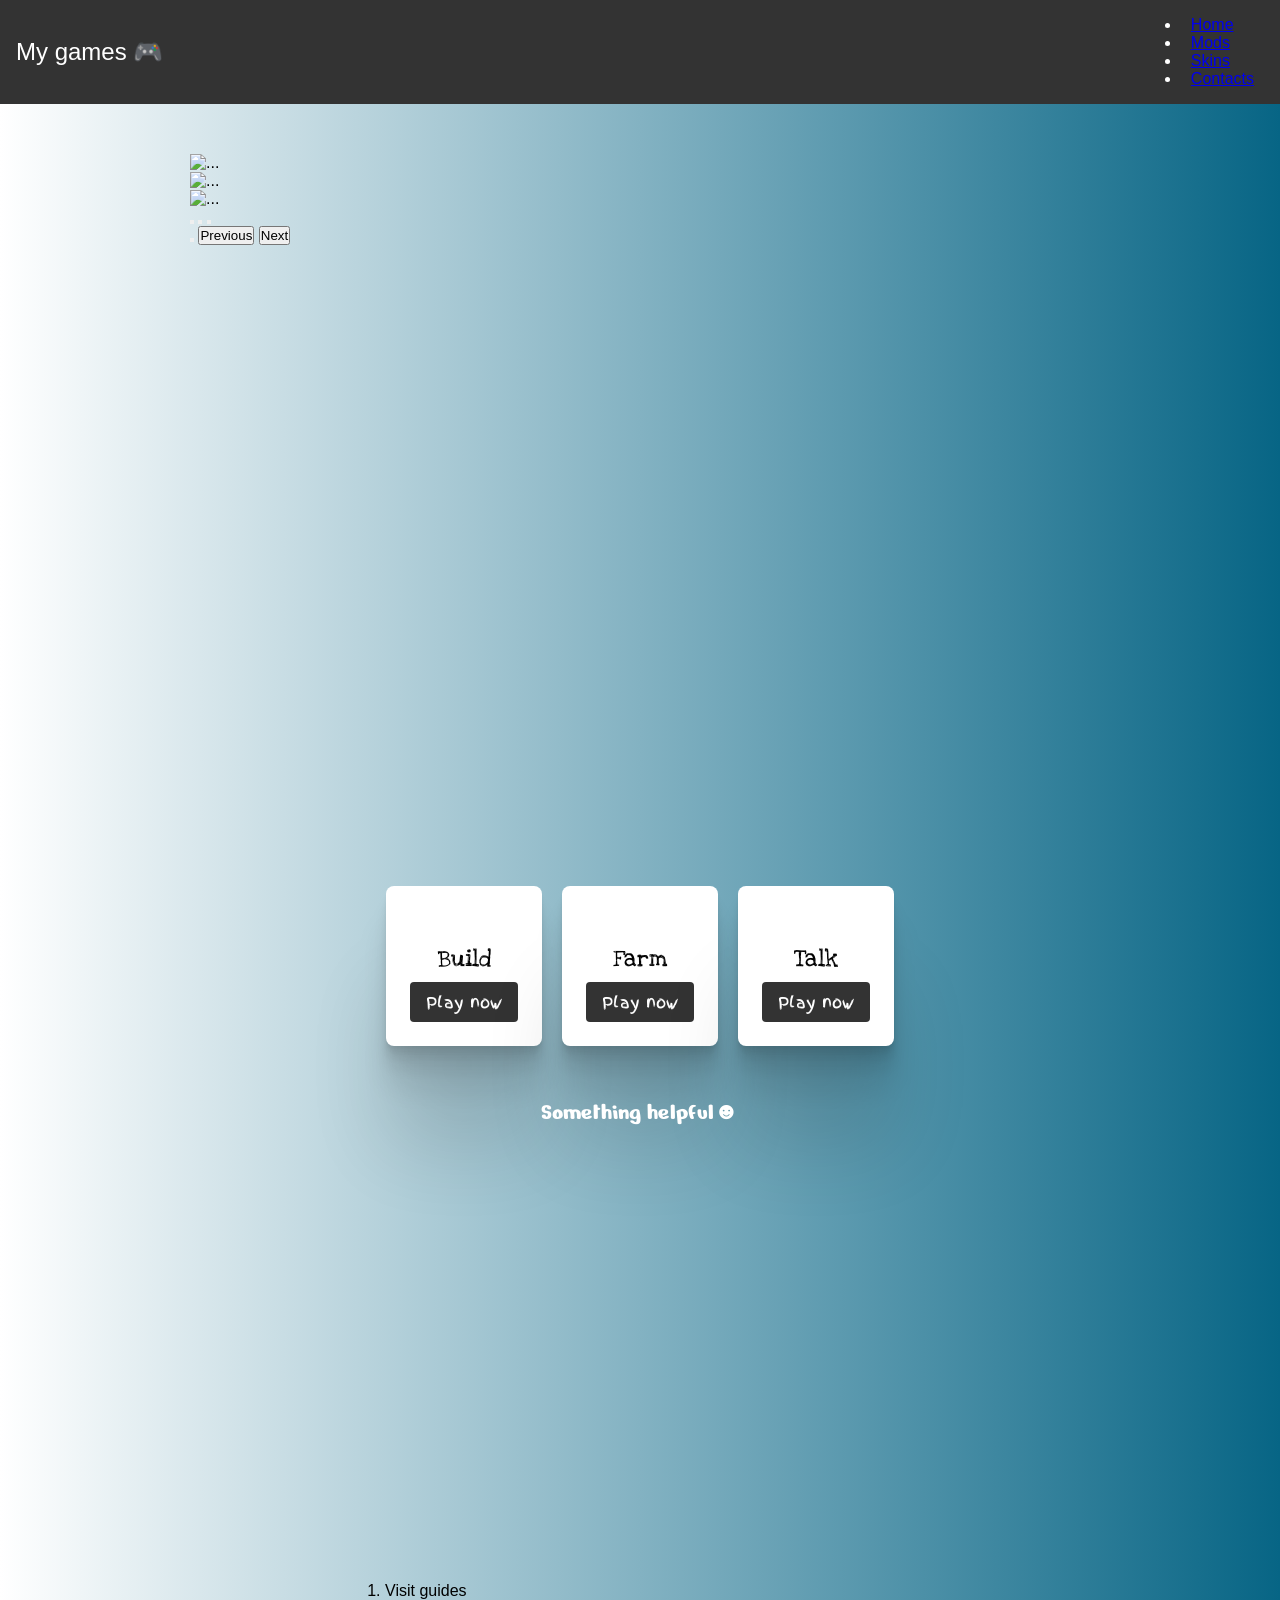
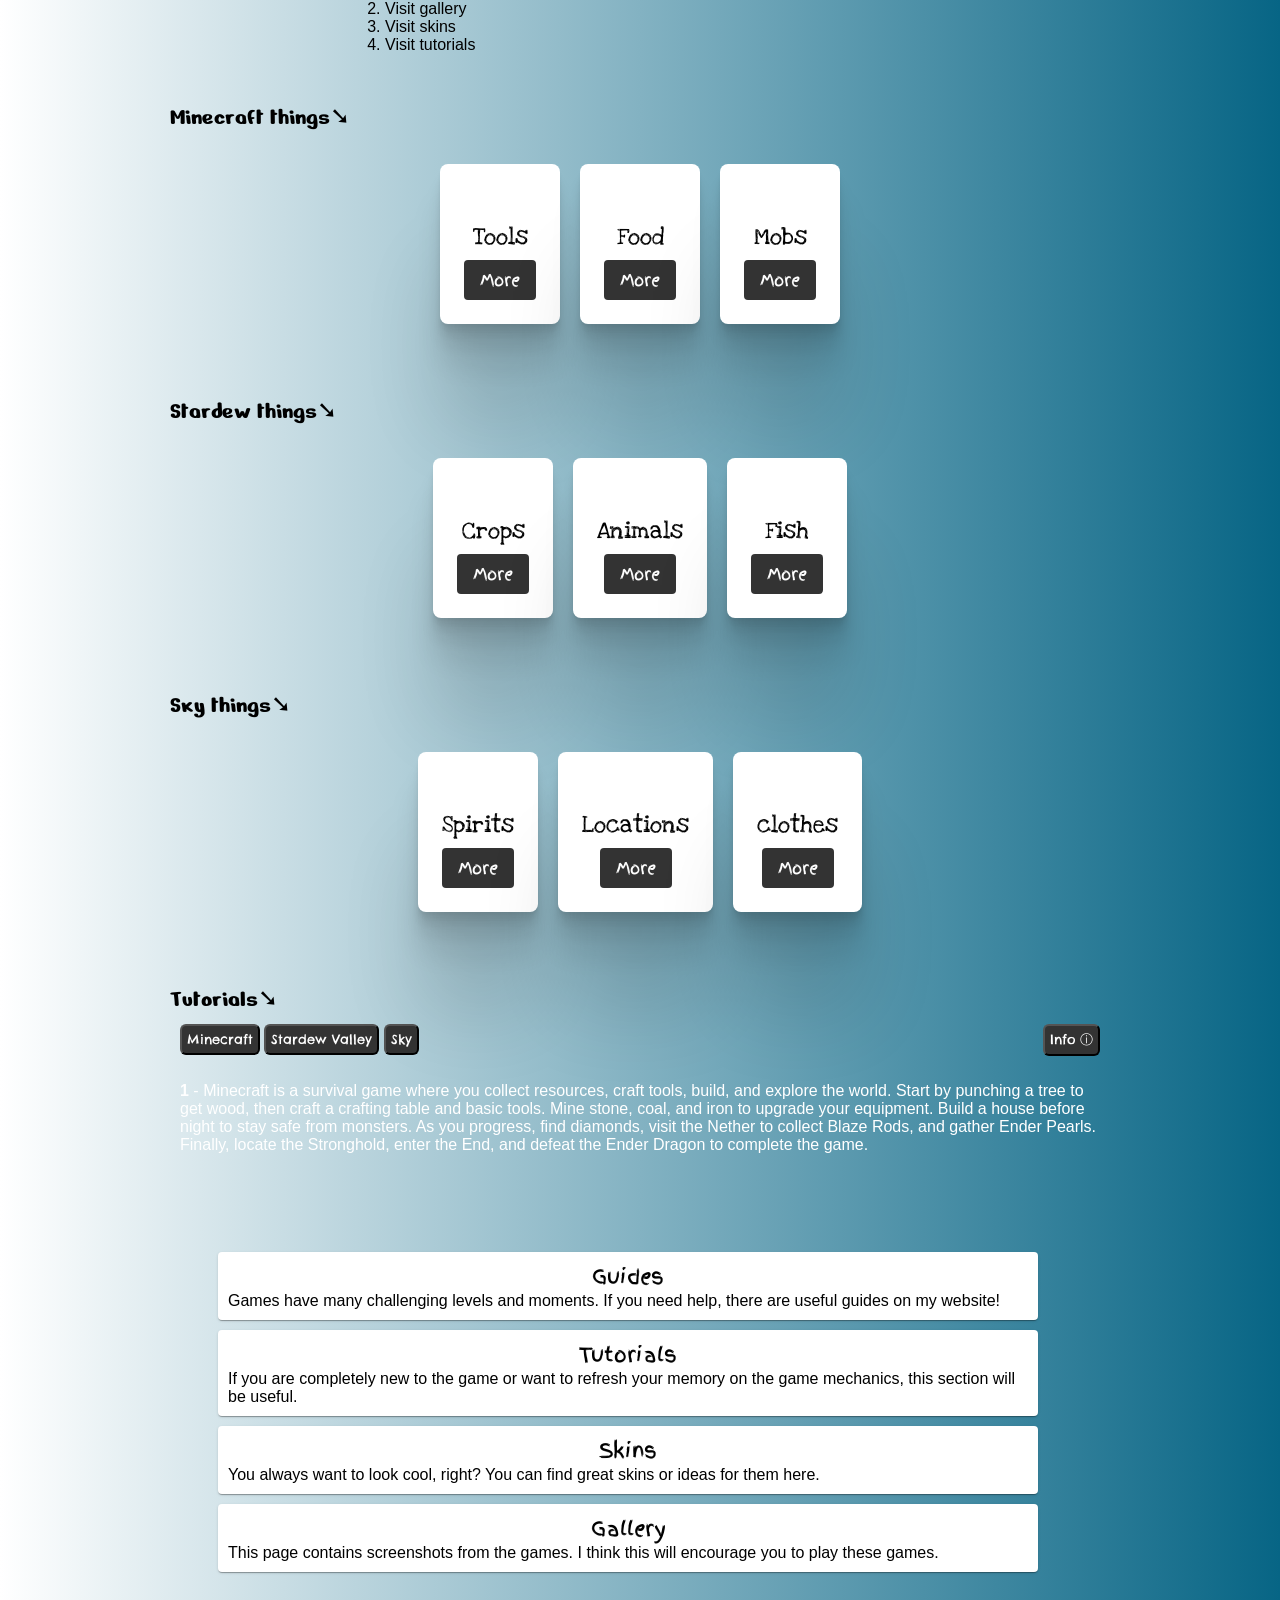
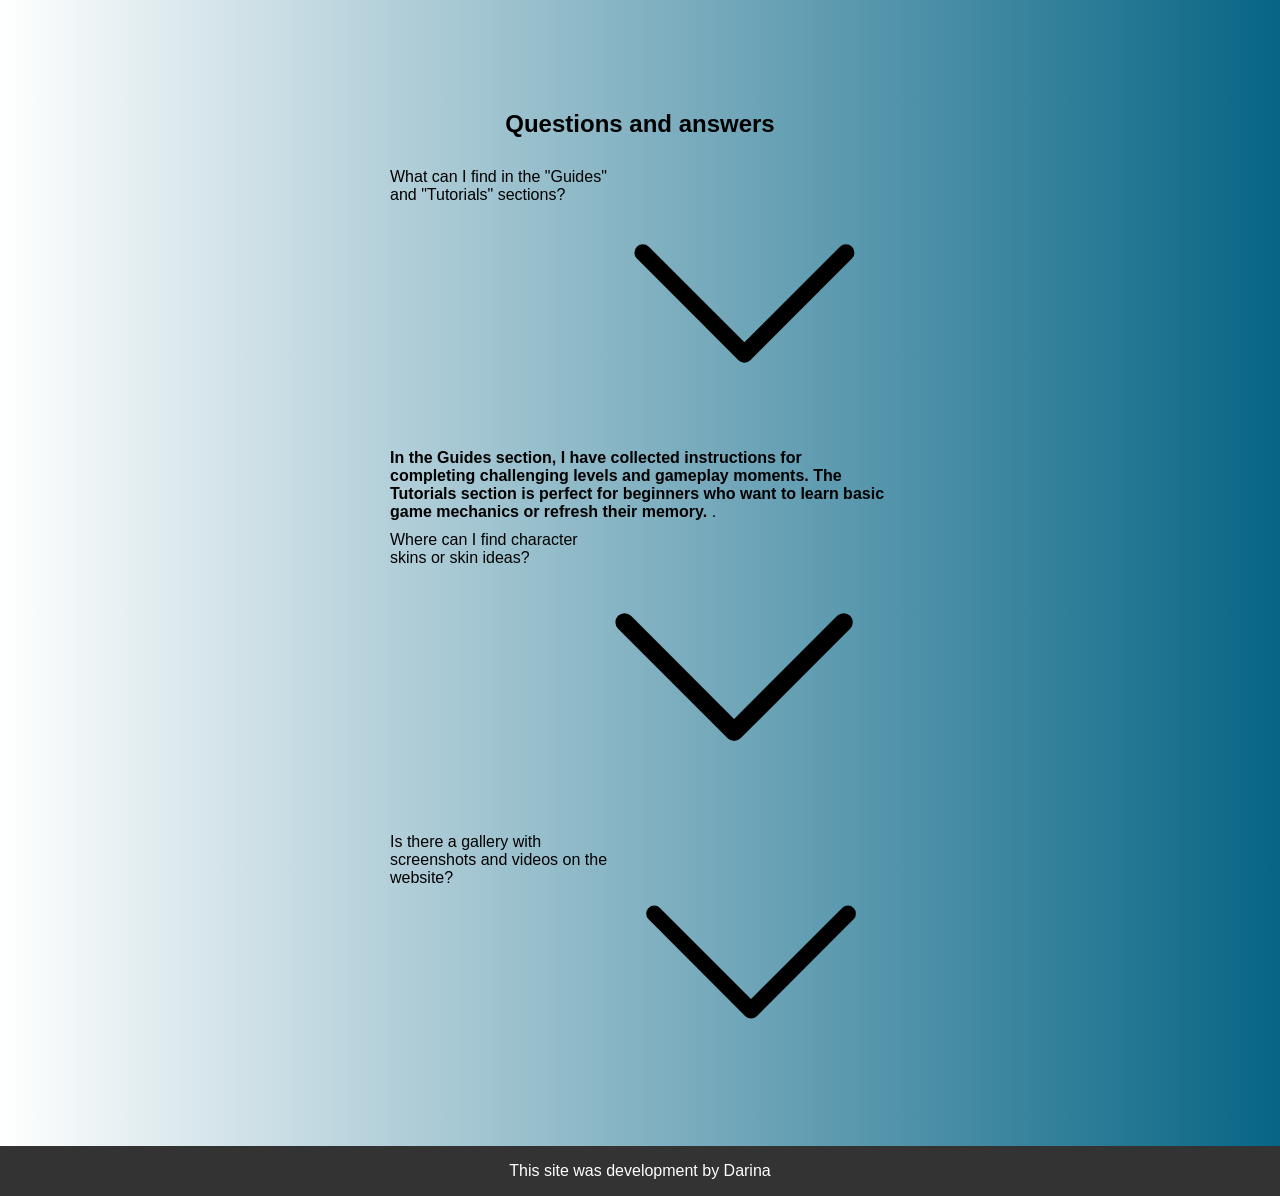
==== commit f92ee3b0: "updateeee" ====
--- a/index.html
+++ b/index.html
@@ -301,7 +301,7 @@
             <div class="drawer-body">
               <h3>
                 Stuck on a level or not sure what to do next?
-                </h2>
+              </h3>
                 <p>
                   1.In this section, short yet insightful guides for your favorite games are waiting for you. We’ve cut
                   out the fluff and kept only the most essential tips:
@@ -428,7 +428,7 @@
         </summary>
         <div class="accordion-body">
           <strong>Yes! In the Gallery section, you can find in-game screenshots as well as interesting videos
-            <code></code> on each item.
+            <code></code> on each item.</strong>
         </div>
       </details>
     </div>
--- a/style.css
+++ b/style.css
@@ -120,7 +120,7 @@
   box-shadow: 0 4px 8px rgba(0, 0, 0, 0.1);
   text-align: center;
   padding: 1.5rem;
-  max-width: 300px;
+  max-width: 288px;
   box-shadow: 0 2.8px 2.2px rgba(0, 0, 0, 0.034),
     0 6.7px 5.3px rgba(0, 0, 0, 0.048), 0 12.5px 10px rgba(0, 0, 0, 0.06),
     0 22.3px 17.9px rgba(0, 0, 0, 0.072), 0 41.8px 33.4px rgba(0, 0, 0, 0.086),
@@ -165,6 +165,11 @@
   background-color: #f0a500;
 }
 
+.minecraft-mod-card .mod-card .play-button,
+.stardew-mod-card .mod-card .play-button {
+  transform: translateY(9px);
+}
+
 footer {
   background-color: #333;
   color: #fff;
@@ -650,26 +655,22 @@
   max-height: 350px;
 }
 
+.minecraft-mod-card,
+.stardew-mod-card {
+  display: flex;
+  flex-wrap: wrap;
+  justify-content: center;
+  gap: 20px;
+  padding: 2rem;
+  background-size: cover;
+}
+
 .minecraft-mod-card {
-  display: flex;
-  flex-wrap: wrap;
-  justify-content: center;
-  gap: 20px;
-
-  padding: 2rem;
   background-image: url(https://wallpaperaccess.com/full/8436173.jpg);
-  background-size: cover;
 }
 
 .stardew-mod-card {
-  display: flex;
-  flex-wrap: wrap;
-  justify-content: center;
-  gap: 20px;
-
-  padding: 2rem;
   background-image: url(https://c4.wallpaperflare.com/wallpaper/361/395/783/stardew-valley-stars-simple-simple-background-space-hd-wallpaper-preview.jpg);
-  background-size: cover;
 }
 
 .toast-section {
@@ -1271,4 +1272,59 @@
   justify-content: center;
   align-items: center;
 
+}
+
+.container-contacts {
+  width: 100%;
+}
+
+.contacts .card-set {
+  display: flex;
+  flex-direction: column;
+  flex-wrap: nowrap;
+  justify-content: center;
+  gap: 16px;
+  width: 82%;
+  max-width: 720px;
+  margin: 0 auto;
+}
+
+.contacts .card-set li {
+  flex: none;
+  width: 100%;
+  min-width: 0;
+  list-style: none;
+}
+
+.contacts .card-set .item {
+  display: flex;
+  width: 100%;
+  min-height: 72px;
+  align-items: center;
+  justify-content: flex-start;
+  padding-left: 38%;
+  text-align: left;
+  box-sizing: border-box;
+  text-decoration: none;
+}
+
+.contacts .card-item {
+  width: auto;
+  margin: 0;
+}
+
+@media screen and (max-width: 420px) {
+  .contacts .card-set {
+    flex-direction: column;
+    width: 82%;
+  }
+
+  .contacts .card-set li {
+    width: 100%;
+  }
+
+  .contacts .card-set .item {
+    width: 100%;
+    padding-left: 20%;
+  }
 }
